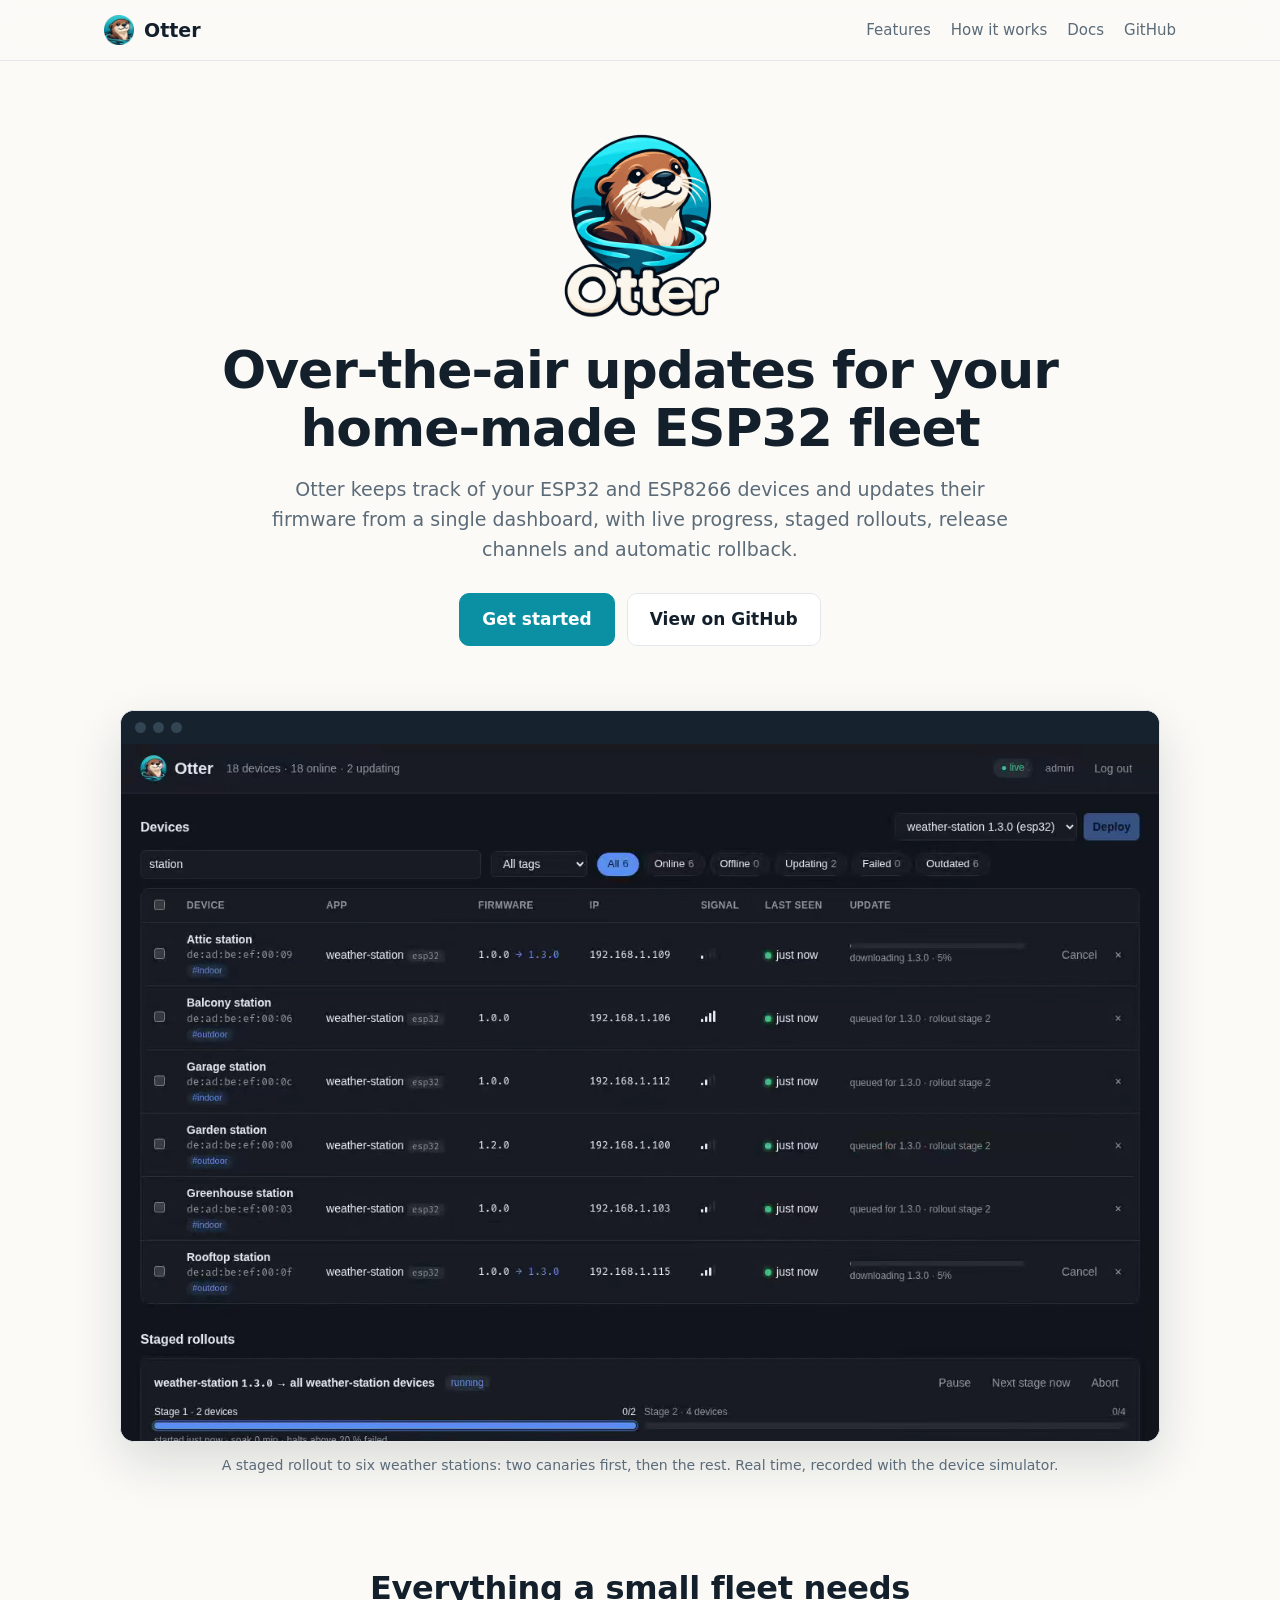
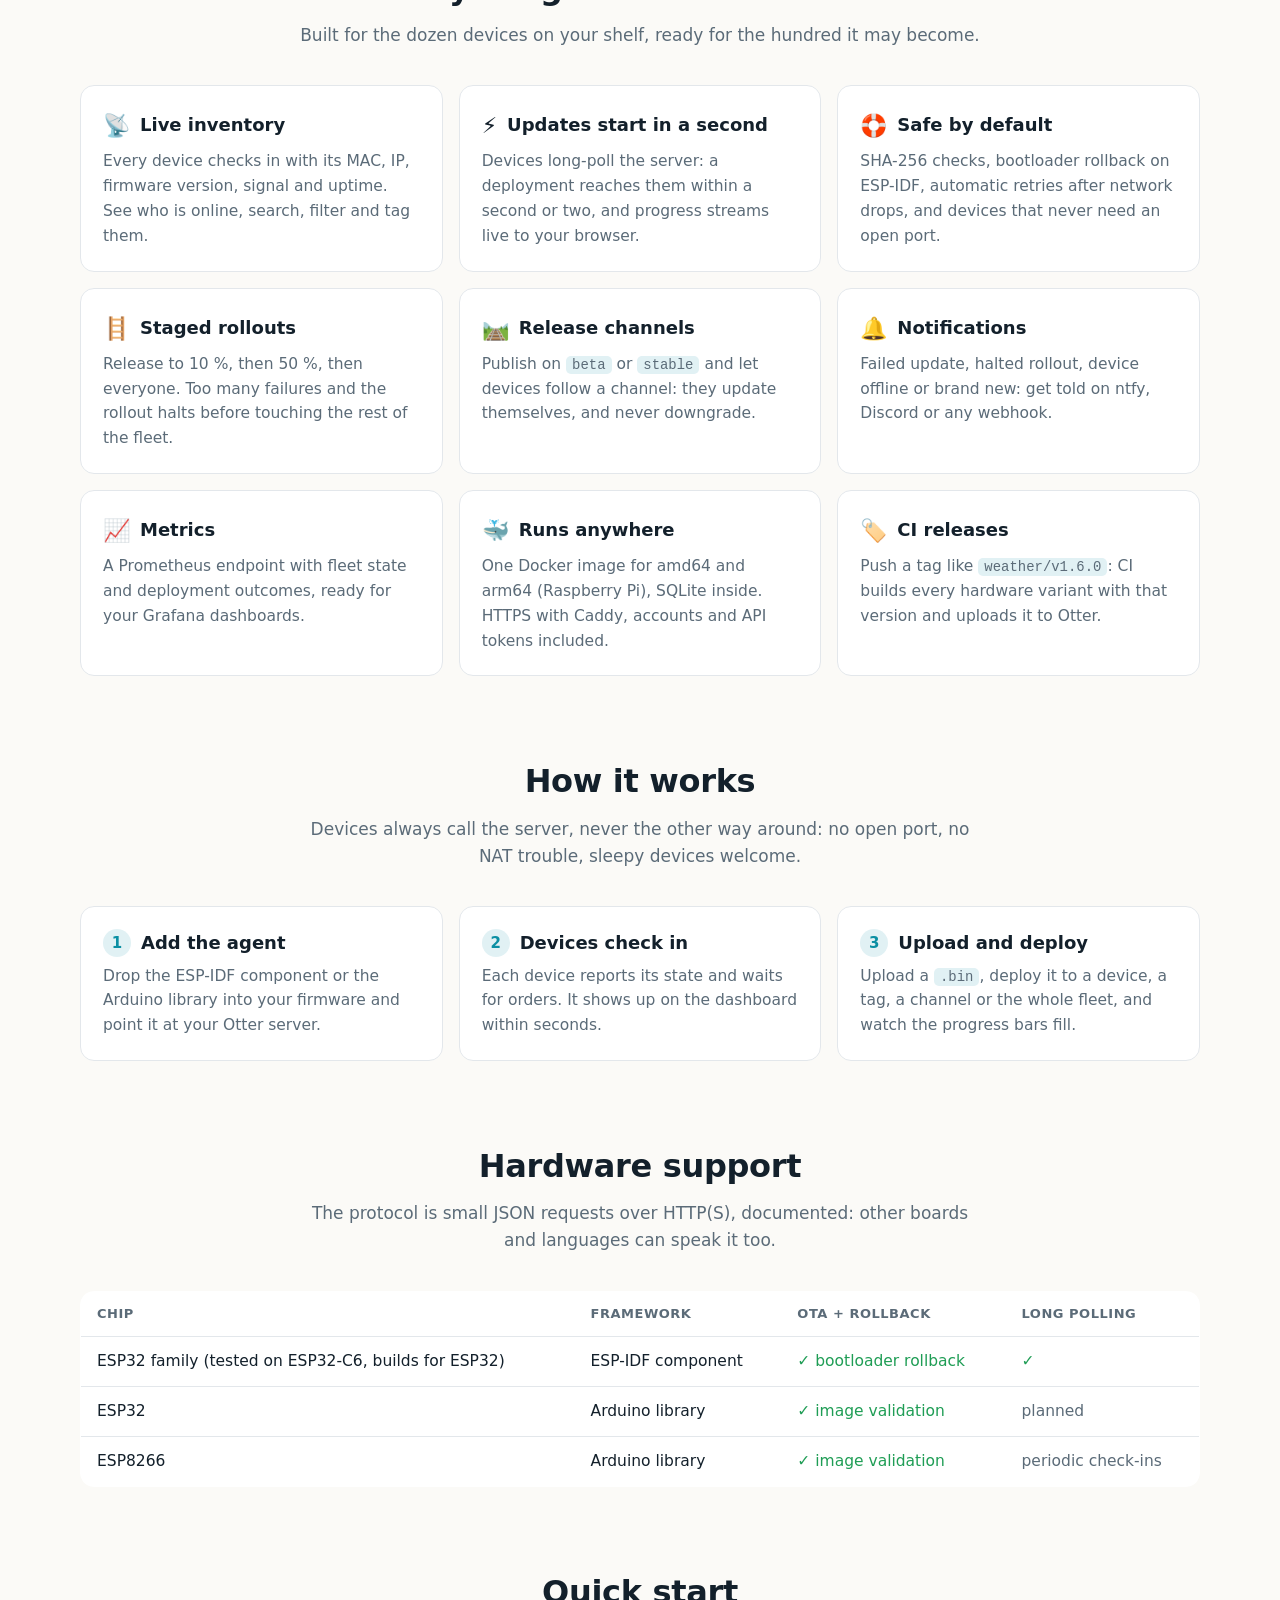
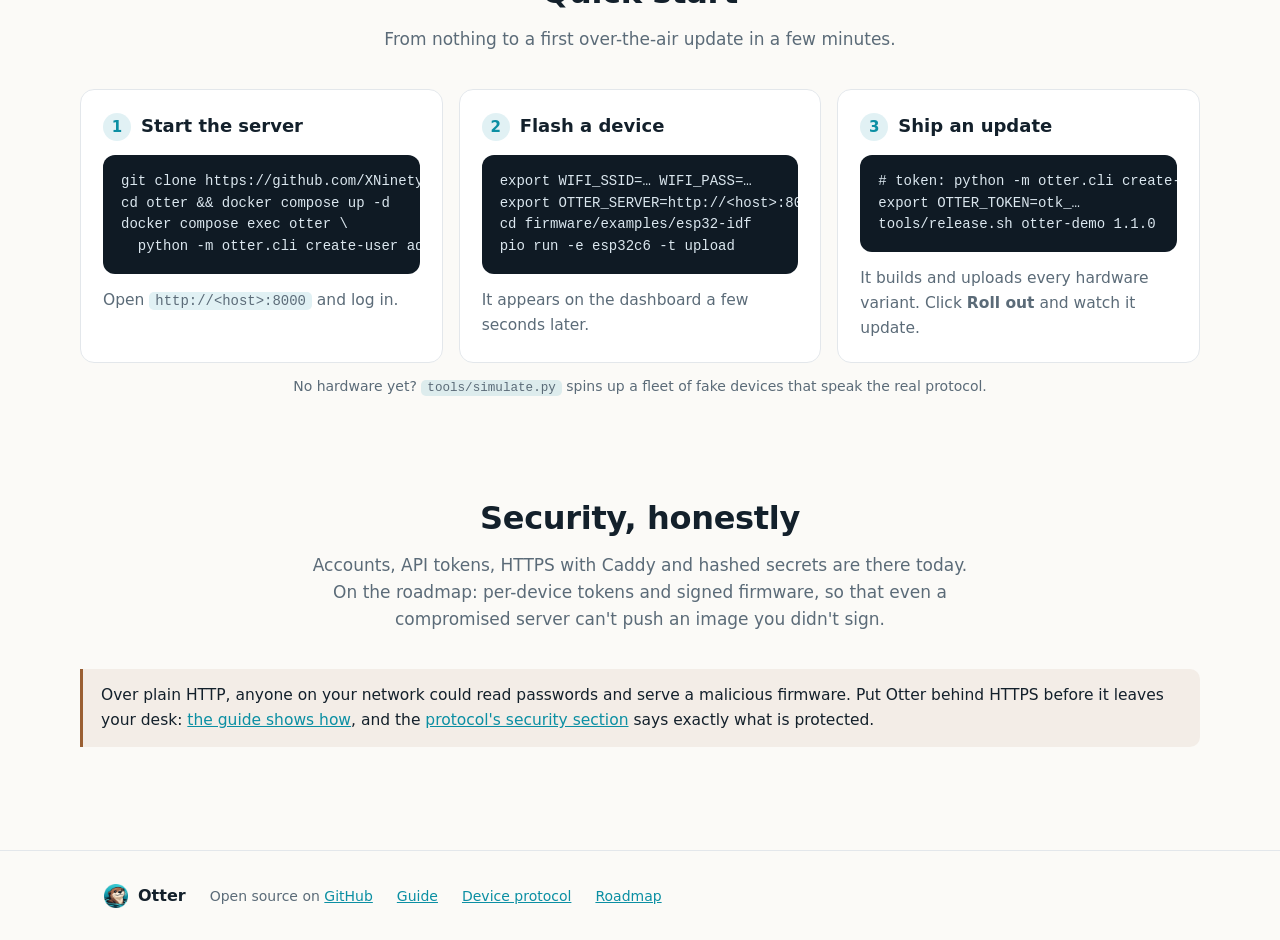
==== site/index.html @ eadaeed2 "Project website on GitHub Pages - Landing page (site/index.html, hand-written, light and dark): logo" ====
<!doctype html>
<html lang="en">
<head>
  <meta charset="utf-8">
  <meta name="viewport" content="width=device-width, initial-scale=1">
  <title>Otter · OTA updates for your ESP32 and ESP8266 fleet</title>
  <meta name="description" content="Otter tracks your home-made ESP32 and ESP8266 devices and updates their firmware from one dashboard: live progress, staged rollouts, release channels and automatic rollback.">
  <meta property="og:title" content="Otter · OTA updates for your ESP32 and ESP8266 fleet">
  <meta property="og:description" content="Track your home-made devices and update their firmware from one dashboard.">
  <meta property="og:image" content="assets/demo-poster.webp">
  <link rel="icon" type="image/png" href="assets/favicon.png">
  <link rel="stylesheet" href="style.css">
</head>
<body>
  <nav class="nav">
    <div class="wrap">
      <a class="brand" href="./"><img src="assets/logo-mark.png" alt="" width="30" height="30"> Otter</a>
      <div class="links">
        <a href="#features" class="hide-small">Features</a>
        <a href="#how">How it works</a>
        <a href="guide.html">Docs</a>
        <a href="https://github.com/XNinety9/otter">GitHub</a>
      </div>
    </div>
  </nav>

  <main>
    <header class="hero wrap">
      <img class="logo" src="assets/logo.png" alt="Otter" width="200" height="200">
      <h1>Over-the-air updates for your home-made ESP32 fleet</h1>
      <p class="lead">Otter keeps track of your ESP32 and ESP8266 devices and updates their firmware from a single
        dashboard, with live progress, staged rollouts, release channels and automatic rollback.</p>
      <div class="cta">
        <a class="button primary" href="#quick-start">Get started</a>
        <a class="button" href="https://github.com/XNinety9/otter">View on GitHub</a>
      </div>
    </header>

    <div class="wrap">
      <figure class="demo" style="margin-bottom:0">
        <div class="bar" aria-hidden="true"><i></i><i></i><i></i></div>
        <video autoplay muted loop playsinline preload="metadata" poster="assets/demo-poster.webp"
               aria-label="The Otter dashboard during a staged rollout: two canary devices update first, then the four others.">
          <source src="assets/demo.webm" type="video/webm">
          <source src="assets/demo.mp4" type="video/mp4">
        </video>
      </figure>
      <p class="caption">A staged rollout to six weather stations: two canaries first, then the rest. Real time, recorded with the device simulator.</p>
    </div>

    <section class="block wrap" id="features">
      <h2>Everything a small fleet needs</h2>
      <p class="intro">Built for the dozen devices on your shelf, ready for the hundred it may become.</p>
      <div class="grid">
        <div class="card"><h3><span class="icon">📡</span> Live inventory</h3>
          <p>Every device checks in with its MAC, IP, firmware version, signal and uptime. See who is online, search, filter and tag them.</p></div>
        <div class="card"><h3><span class="icon">⚡</span> Updates start in a second</h3>
          <p>Devices long-poll the server: a deployment reaches them within a second or two, and progress streams live to your browser.</p></div>
        <div class="card"><h3><span class="icon">🛟</span> Safe by default</h3>
          <p>SHA-256 checks, bootloader rollback on ESP-IDF, automatic retries after network drops, and devices that never need an open port.</p></div>
        <div class="card"><h3><span class="icon">🪜</span> Staged rollouts</h3>
          <p>Release to 10&nbsp;%, then 50&nbsp;%, then everyone. Too many failures and the rollout halts before touching the rest of the fleet.</p></div>
        <div class="card"><h3><span class="icon">🛤️</span> Release channels</h3>
          <p>Publish on <code>beta</code> or <code>stable</code> and let devices follow a channel: they update themselves, and never downgrade.</p></div>
        <div class="card"><h3><span class="icon">🔔</span> Notifications</h3>
          <p>Failed update, halted rollout, device offline or brand new: get told on ntfy, Discord or any webhook.</p></div>
        <div class="card"><h3><span class="icon">📈</span> Metrics</h3>
          <p>A Prometheus endpoint with fleet state and deployment outcomes, ready for your Grafana dashboards.</p></div>
        <div class="card"><h3><span class="icon">🐳</span> Runs anywhere</h3>
          <p>One Docker image for amd64 and arm64 (Raspberry Pi), SQLite inside. HTTPS with Caddy, accounts and API tokens included.</p></div>
        <div class="card"><h3><span class="icon">🏷️</span> CI releases</h3>
          <p>Push a tag like <code>weather/v1.6.0</code>: CI builds every hardware variant with that version and uploads it to Otter.</p></div>
      </div>
    </section>

    <section class="block wrap" id="how">
      <h2>How it works</h2>
      <p class="intro">Devices always call the server, never the other way around: no open port, no NAT trouble, sleepy devices welcome.</p>
      <div class="grid steps">
        <div class="card"><h3>Add the agent</h3>
          <p>Drop the ESP-IDF component or the Arduino library into your firmware and point it at your Otter server.</p></div>
        <div class="card"><h3>Devices check in</h3>
          <p>Each device reports its state and waits for orders. It shows up on the dashboard within seconds.</p></div>
        <div class="card"><h3>Upload and deploy</h3>
          <p>Upload a <code>.bin</code>, deploy it to a device, a tag, a channel or the whole fleet, and watch the progress bars fill.</p></div>
      </div>
    </section>

    <section class="block wrap" id="hardware">
      <h2>Hardware support</h2>
      <p class="intro">The protocol is small JSON requests over HTTP(S), documented: other boards and languages can speak it too.</p>
      <div class="table-scroll"><table class="support">
        <thead><tr><th>Chip</th><th>Framework</th><th>OTA + rollback</th><th>Long polling</th></tr></thead>
        <tbody>
          <tr><td>ESP32 family (tested on ESP32-C6, builds for ESP32)</td><td>ESP-IDF component</td><td class="ok">✓ bootloader rollback</td><td class="ok">✓</td></tr>
          <tr><td>ESP32</td><td>Arduino library</td><td class="ok">✓ image validation</td><td class="no">planned</td></tr>
          <tr><td>ESP8266</td><td>Arduino library</td><td class="ok">✓ image validation</td><td class="no">periodic check-ins</td></tr>
        </tbody>
      </table></div>
    </section>

    <section class="block wrap" id="quick-start">
      <h2>Quick start</h2>
      <p class="intro">From nothing to a first over-the-air update in a few minutes.</p>
      <div class="grid steps">
        <div class="card"><h3>Start the server</h3>
          <pre>git clone https://github.com/XNinety9/otter
cd otter && docker compose up -d
docker compose exec otter \
  python -m otter.cli create-user admin</pre>
          <p>Open <code>http://&lt;host&gt;:8000</code> and log in.</p></div>
        <div class="card"><h3>Flash a device</h3>
          <pre>export WIFI_SSID=… WIFI_PASS=…
export OTTER_SERVER=http://&lt;host&gt;:8000
cd firmware/examples/esp32-idf
pio run -e esp32c6 -t upload</pre>
          <p>It appears on the dashboard a few seconds later.</p></div>
        <div class="card"><h3>Ship an update</h3>
          <pre># token: python -m otter.cli create-token …
export OTTER_TOKEN=otk_…
tools/release.sh otter-demo 1.1.0</pre>
          <p>It builds and uploads every hardware variant. Click <strong>Roll out</strong> and watch it update.</p></div>
      </div>
      <p class="caption">No hardware yet? <code>tools/simulate.py</code> spins up a fleet of fake devices that speak the real protocol.</p>
    </section>

    <section class="block wrap" id="security">
      <h2>Security, honestly</h2>
      <p class="intro">Accounts, API tokens, HTTPS with Caddy and hashed secrets are there today. On the roadmap:
        per-device tokens and signed firmware, so that even a compromised server can't push an image you didn't sign.</p>
      <p class="note">Over plain HTTP, anyone on your network could read passwords and serve a malicious firmware.
        Put Otter behind HTTPS before it leaves your desk: <a href="guide.html#https">the guide shows how</a>, and the
        <a href="protocol.html#security">protocol's security section</a> says exactly what is protected.</p>
    </section>
  </main>

  <footer>
    <div class="wrap">
      <a class="brand" href="./"><img src="assets/logo-mark.png" alt="" width="24" height="24"> Otter</a>
      <span>Open source on <a href="https://github.com/XNinety9/otter">GitHub</a></span>
      <a href="guide.html">Guide</a>
      <a href="protocol.html">Device protocol</a>
      <a href="https://github.com/XNinety9/otter/issues">Roadmap</a>
    </div>
  </footer>
</body>
</html>
---- site/style.css ----
:root {
  --bg: #fbfaf7;
  --surface: #ffffff;
  --text: #13202b;
  --muted: #5b6b78;
  --border: #e3e7eb;
  --accent: #0b8fa3;
  --accent-soft: color-mix(in srgb, var(--accent) 12%, transparent);
  --brown: #9a5f33;
  --code-bg: #0f1a24;
  --code-text: #dbe7ef;
  --shadow: 0 20px 50px rgb(15 26 36 / .14);
  --mono: ui-monospace, SFMono-Regular, Menlo, Consolas, monospace;
  color-scheme: light;
}

@media (prefers-color-scheme: dark) {
  :root {
    --bg: #0b131b;
    --surface: #111c26;
    --text: #e4edf3;
    --muted: #93a4b2;
    --border: #1f2d3a;
    --accent: #3ccde2;
    --brown: #d39462;
    --code-bg: #08111a;
    --shadow: 0 20px 50px rgb(0 0 0 / .45);
    color-scheme: dark;
  }
}

* { box-sizing: border-box; }
[hidden] { display: none !important; }

body {
  margin: 0;
  background: var(--bg);
  color: var(--text);
  font: 17px/1.6 system-ui, -apple-system, "Segoe UI", sans-serif;
}

a { color: var(--accent); }
img, video { max-width: 100%; }

.wrap { max-width: 1120px; margin: 0 auto; padding: 0 24px; }

/* --- Navigation ------------------------------------------------------------ */

.nav { position: sticky; top: 0; z-index: 10; background: color-mix(in srgb, var(--bg) 88%, transparent); backdrop-filter: blur(8px); border-bottom: 1px solid var(--border); }
.nav .wrap { display: flex; align-items: center; gap: 24px; height: 60px; }
.brand { display: flex; align-items: center; gap: 10px; font-weight: 700; font-size: 19px; color: var(--text); text-decoration: none; }
.nav .links { display: flex; gap: 20px; margin-left: auto; font-size: 15px; }
.nav .links a { color: var(--muted); text-decoration: none; }
.nav .links a:hover, .nav .links a[aria-current] { color: var(--text); }

/* --- Landing ------------------------------------------------------------- */

.hero { text-align: center; padding: 64px 0 40px; }
.hero img.logo { width: 200px; height: 200px; }
.hero h1 { margin: 8px auto 16px; max-width: 18em; font-size: clamp(32px, 5vw, 52px); line-height: 1.12; letter-spacing: -.02em; }
.hero p.lead { margin: 0 auto; max-width: 40em; font-size: 19px; color: var(--muted); }
.cta { display: flex; justify-content: center; flex-wrap: wrap; gap: 12px; margin-top: 28px; }
.button { display: inline-block; padding: 12px 22px; border-radius: 10px; font-weight: 600; text-decoration: none; border: 1px solid var(--border); color: var(--text); background: var(--surface); }
.button.primary { background: var(--accent); border-color: var(--accent); color: #fff; }
@media (prefers-color-scheme: dark) { .button.primary { color: #07131b; } }

.demo { margin: 24px auto 0; max-width: 1040px; border-radius: 14px; overflow: hidden; border: 1px solid var(--border); box-shadow: var(--shadow); background: #0b131b; }
.demo .bar { display: flex; gap: 7px; padding: 11px 14px; background: #16222d; }
.demo .bar i { width: 11px; height: 11px; border-radius: 50%; background: #334452; }
.demo video { display: block; width: 100%; height: auto; aspect-ratio: 1280 / 860; }
.caption { text-align: center; color: var(--muted); font-size: 14px; margin-top: 12px; }

section.block { padding: 72px 0 8px; }
section.block h2 { font-size: 32px; letter-spacing: -.01em; margin: 0 0 8px; text-align: center; }
section.block p.intro { text-align: center; color: var(--muted); max-width: 40em; margin: 0 auto 36px; }

.grid { display: grid; grid-template-columns: repeat(auto-fill, minmax(min(300px, 100%), 1fr)); gap: 16px; }
.card { min-width: 0; background: var(--surface); border: 1px solid var(--border); border-radius: 14px; padding: 22px; }
.card h3 { margin: 0 0 6px; font-size: 18px; display: flex; align-items: center; gap: 10px; }
.card p { margin: 0; color: var(--muted); font-size: 15.5px; }
.card .icon { font-size: 22px; }

.steps { counter-reset: step; }
.steps .card h3::before { counter-increment: step; content: counter(step); display: inline-grid; place-items: center; width: 28px; height: 28px; border-radius: 50%; background: var(--accent-soft); color: var(--accent); font-size: 15px; }

.table-scroll { overflow-x: auto; border-radius: 14px; }
table.support { width: 100%; min-width: 560px; border-collapse: collapse; background: var(--surface); border: 1px solid var(--border); border-radius: 14px; overflow: hidden; font-size: 15.5px; }
table.support th, table.support td { padding: 12px 16px; text-align: left; border-bottom: 1px solid var(--border); }
table.support th { font-size: 13px; text-transform: uppercase; letter-spacing: .04em; color: var(--muted); }
table.support tr:last-child td { border-bottom: none; }
.ok { color: #1f9d55; } .no { color: var(--muted); }
@media (prefers-color-scheme: dark) { .ok { color: #3cc47c; } }

pre { background: var(--code-bg); color: var(--code-text); padding: 16px 18px; border-radius: 12px; overflow-x: auto; font: 14px/1.55 var(--mono); }
code { font-family: var(--mono); font-size: .9em; }
:not(pre) > code { background: var(--accent-soft); padding: 1px 6px; border-radius: 5px; }

.note { border-left: 3px solid var(--brown); background: color-mix(in srgb, var(--brown) 8%, transparent); padding: 14px 18px; border-radius: 0 10px 10px 0; color: var(--text); font-size: 15.5px; }

footer { margin-top: 80px; padding: 32px 0; border-top: 1px solid var(--border); color: var(--muted); font-size: 14px; }
footer .wrap { display: flex; flex-wrap: wrap; gap: 12px 24px; align-items: center; }
footer .brand { font-size: 16px; }

/* --- Docs ------------------------------------------------------------------ */

.docs { display: grid; grid-template-columns: 250px minmax(0, 1fr); gap: 48px; padding-top: 32px; }
.toc { position: sticky; top: 84px; align-self: start; max-height: calc(100vh - 100px); overflow-y: auto; font-size: 14px; }
.toc ul { list-style: none; margin: 0; padding: 0; }
.toc ul ul { padding-left: 14px; }
.toc a { display: block; padding: 3px 0; color: var(--muted); text-decoration: none; }
.toc a:hover { color: var(--text); }
.toc .title { font-size: 12px; font-weight: 700; text-transform: uppercase; letter-spacing: .05em; color: var(--muted); margin-bottom: 8px; }
article.doc { min-width: 0; }
article.doc h1 { font-size: 38px; letter-spacing: -.02em; margin-top: 0; }
article.doc h2 { margin-top: 48px; padding-top: 12px; border-top: 1px solid var(--border); }
article.doc h2, article.doc h3 { scroll-margin-top: 80px; }
article.doc .headerlink { visibility: hidden; margin-left: 6px; text-decoration: none; color: var(--muted); }
article.doc h2:hover .headerlink, article.doc h3:hover .headerlink { visibility: visible; }
article.doc table { width: 100%; border-collapse: collapse; margin: 16px 0; font-size: 15px; display: block; overflow-x: auto; }
article.doc th, article.doc td { padding: 8px 12px; border: 1px solid var(--border); text-align: left; vertical-align: top; }
article.doc th { background: var(--surface); }
article.doc img { border-radius: 8px; }

@media (max-width: 820px) {
  .docs { grid-template-columns: minmax(0, 1fr); }  /* not 1fr: long code blocks must scroll, not widen the page */
  .toc { position: static; max-height: none; }
  .nav .links { gap: 14px; }
  .nav .links .hide-small { display: none; }
}

@media (max-width: 520px) {
  .wrap { padding: 0 16px; }
  .hero { padding-top: 40px; }
  .hero img.logo { width: 150px; height: 150px; }
}
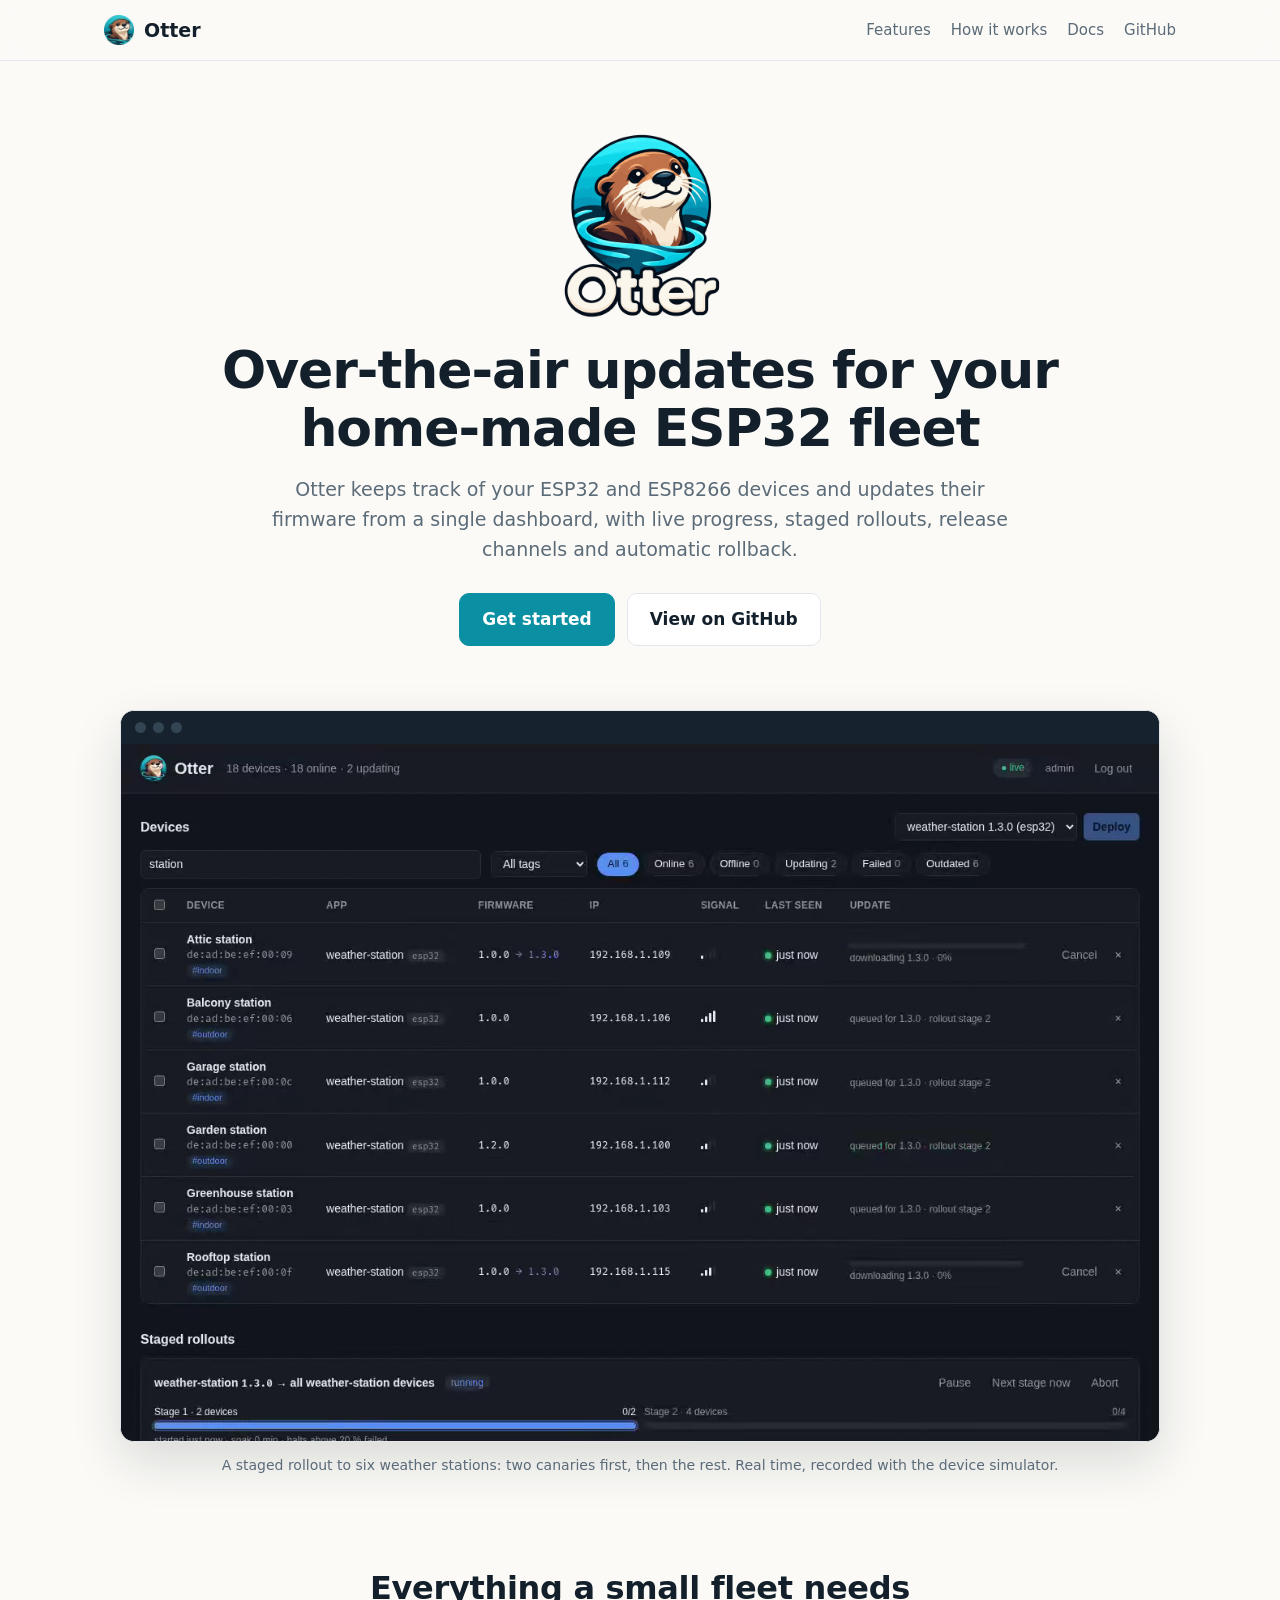
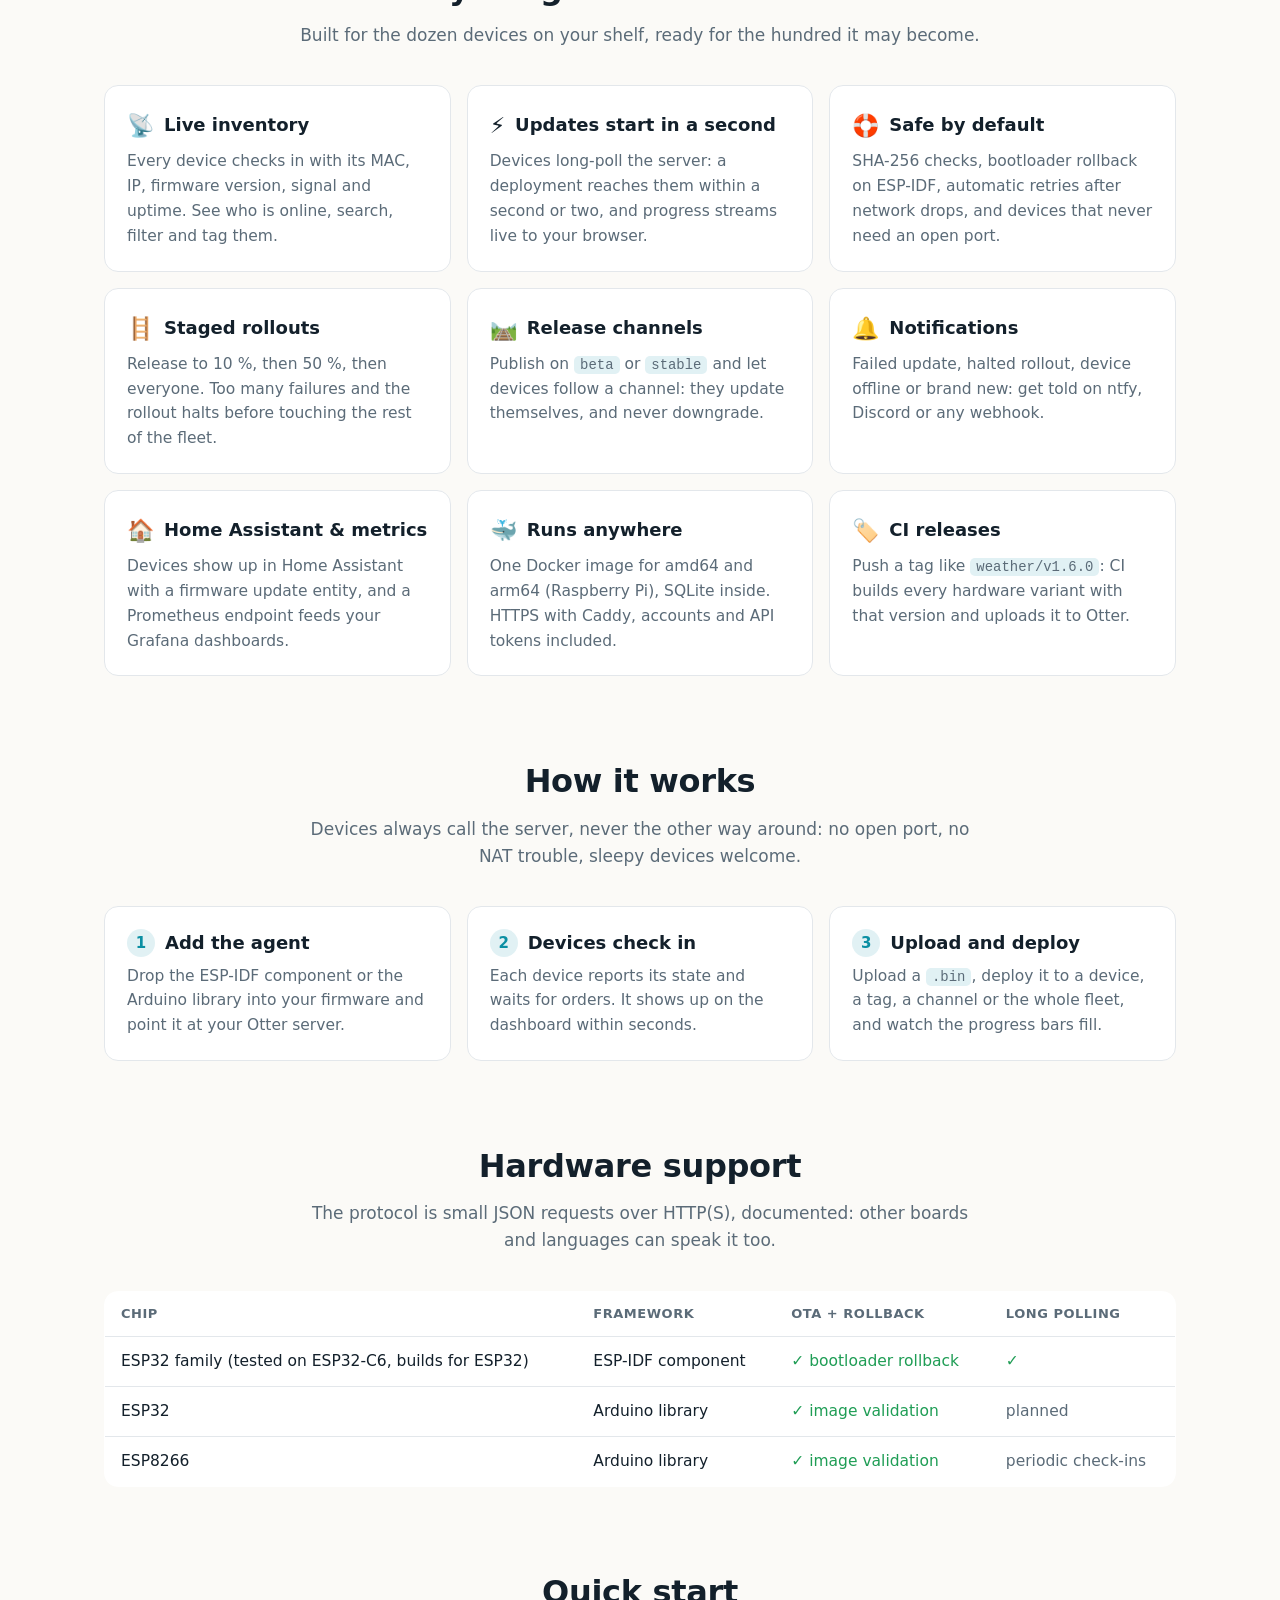
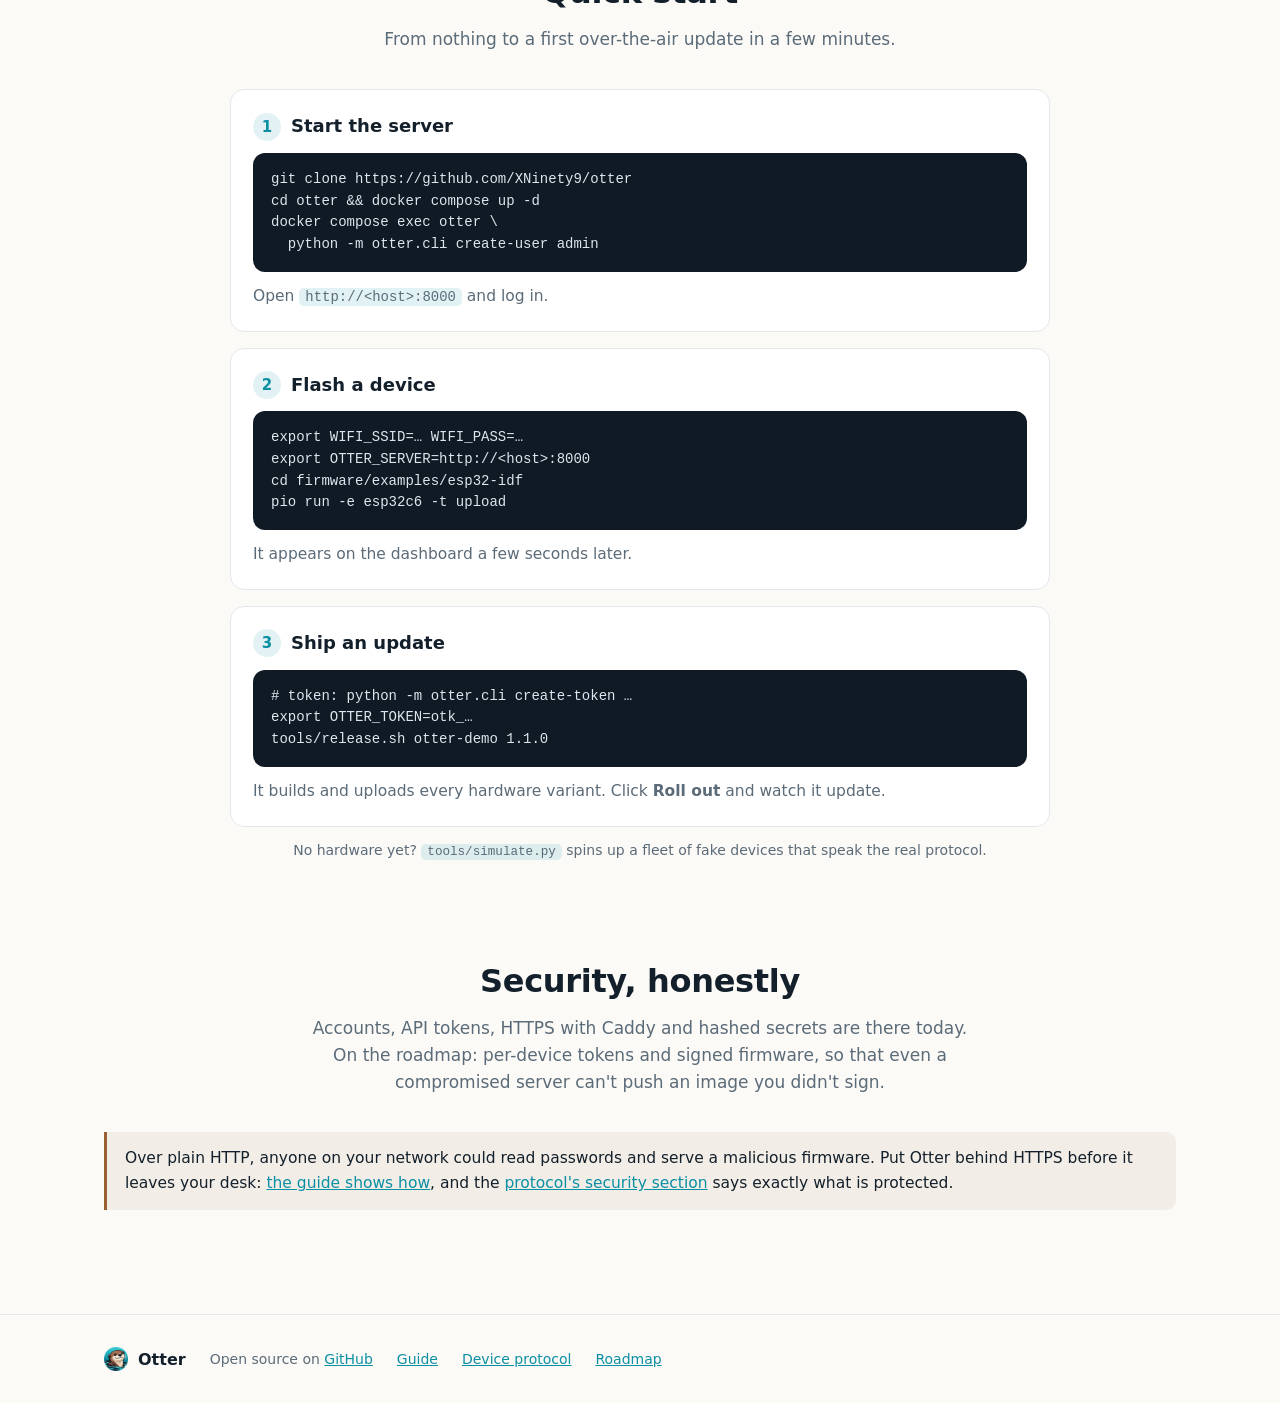
==== commit baab4fb6: "Website: stack the quick start steps, fix side margins on mobile - Quick start: one step per row (up" ====
--- a/site/index.html
+++ b/site/index.html
@@ -64,8 +64,8 @@
           <p>Publish on <code>beta</code> or <code>stable</code> and let devices follow a channel: they update themselves, and never downgrade.</p></div>
         <div class="card"><h3><span class="icon">🔔</span> Notifications</h3>
           <p>Failed update, halted rollout, device offline or brand new: get told on ntfy, Discord or any webhook.</p></div>
-        <div class="card"><h3><span class="icon">📈</span> Metrics</h3>
-          <p>A Prometheus endpoint with fleet state and deployment outcomes, ready for your Grafana dashboards.</p></div>
+        <div class="card"><h3><span class="icon">🏠</span> Home Assistant &amp; metrics</h3>
+          <p>Devices show up in Home Assistant with a firmware update entity, and a Prometheus endpoint feeds your Grafana dashboards.</p></div>
         <div class="card"><h3><span class="icon">🐳</span> Runs anywhere</h3>
           <p>One Docker image for amd64 and arm64 (Raspberry Pi), SQLite inside. HTTPS with Caddy, accounts and API tokens included.</p></div>
         <div class="card"><h3><span class="icon">🏷️</span> CI releases</h3>
@@ -102,7 +102,7 @@
     <section class="block wrap" id="quick-start">
       <h2>Quick start</h2>
       <p class="intro">From nothing to a first over-the-air update in a few minutes.</p>
-      <div class="grid steps">
+      <div class="stack steps">
         <div class="card"><h3>Start the server</h3>
           <pre>git clone https://github.com/XNinety9/otter
 cd otter && docker compose up -d
--- a/site/style.css
+++ b/site/style.css
@@ -55,7 +55,7 @@
 
 /* --- Landing ------------------------------------------------------------- */
 
-.hero { text-align: center; padding: 64px 0 40px; }
+.hero { text-align: center; padding-top: 64px; padding-bottom: 40px; }  /* vertical only: .wrap sets the sides */
 .hero img.logo { width: 200px; height: 200px; }
 .hero h1 { margin: 8px auto 16px; max-width: 18em; font-size: clamp(32px, 5vw, 52px); line-height: 1.12; letter-spacing: -.02em; }
 .hero p.lead { margin: 0 auto; max-width: 40em; font-size: 19px; color: var(--muted); }
@@ -70,7 +70,7 @@
 .demo video { display: block; width: 100%; height: auto; aspect-ratio: 1280 / 860; }
 .caption { text-align: center; color: var(--muted); font-size: 14px; margin-top: 12px; }
 
-section.block { padding: 72px 0 8px; }
+section.block { padding-top: 72px; padding-bottom: 8px; }
 section.block h2 { font-size: 32px; letter-spacing: -.01em; margin: 0 0 8px; text-align: center; }
 section.block p.intro { text-align: center; color: var(--muted); max-width: 40em; margin: 0 auto 36px; }
 
@@ -81,6 +81,9 @@
 .card .icon { font-size: 22px; }
 
 .steps { counter-reset: step; }
+/* Quick start: one step per row, so commands have room to breathe. */
+.stack { display: grid; gap: 16px; max-width: 820px; margin: 0 auto; }
+.stack .card pre { margin: 12px 0; }
 .steps .card h3::before { counter-increment: step; content: counter(step); display: inline-grid; place-items: center; width: 28px; height: 28px; border-radius: 50%; background: var(--accent-soft); color: var(--accent); font-size: 15px; }
 
 .table-scroll { overflow-x: auto; border-radius: 14px; }
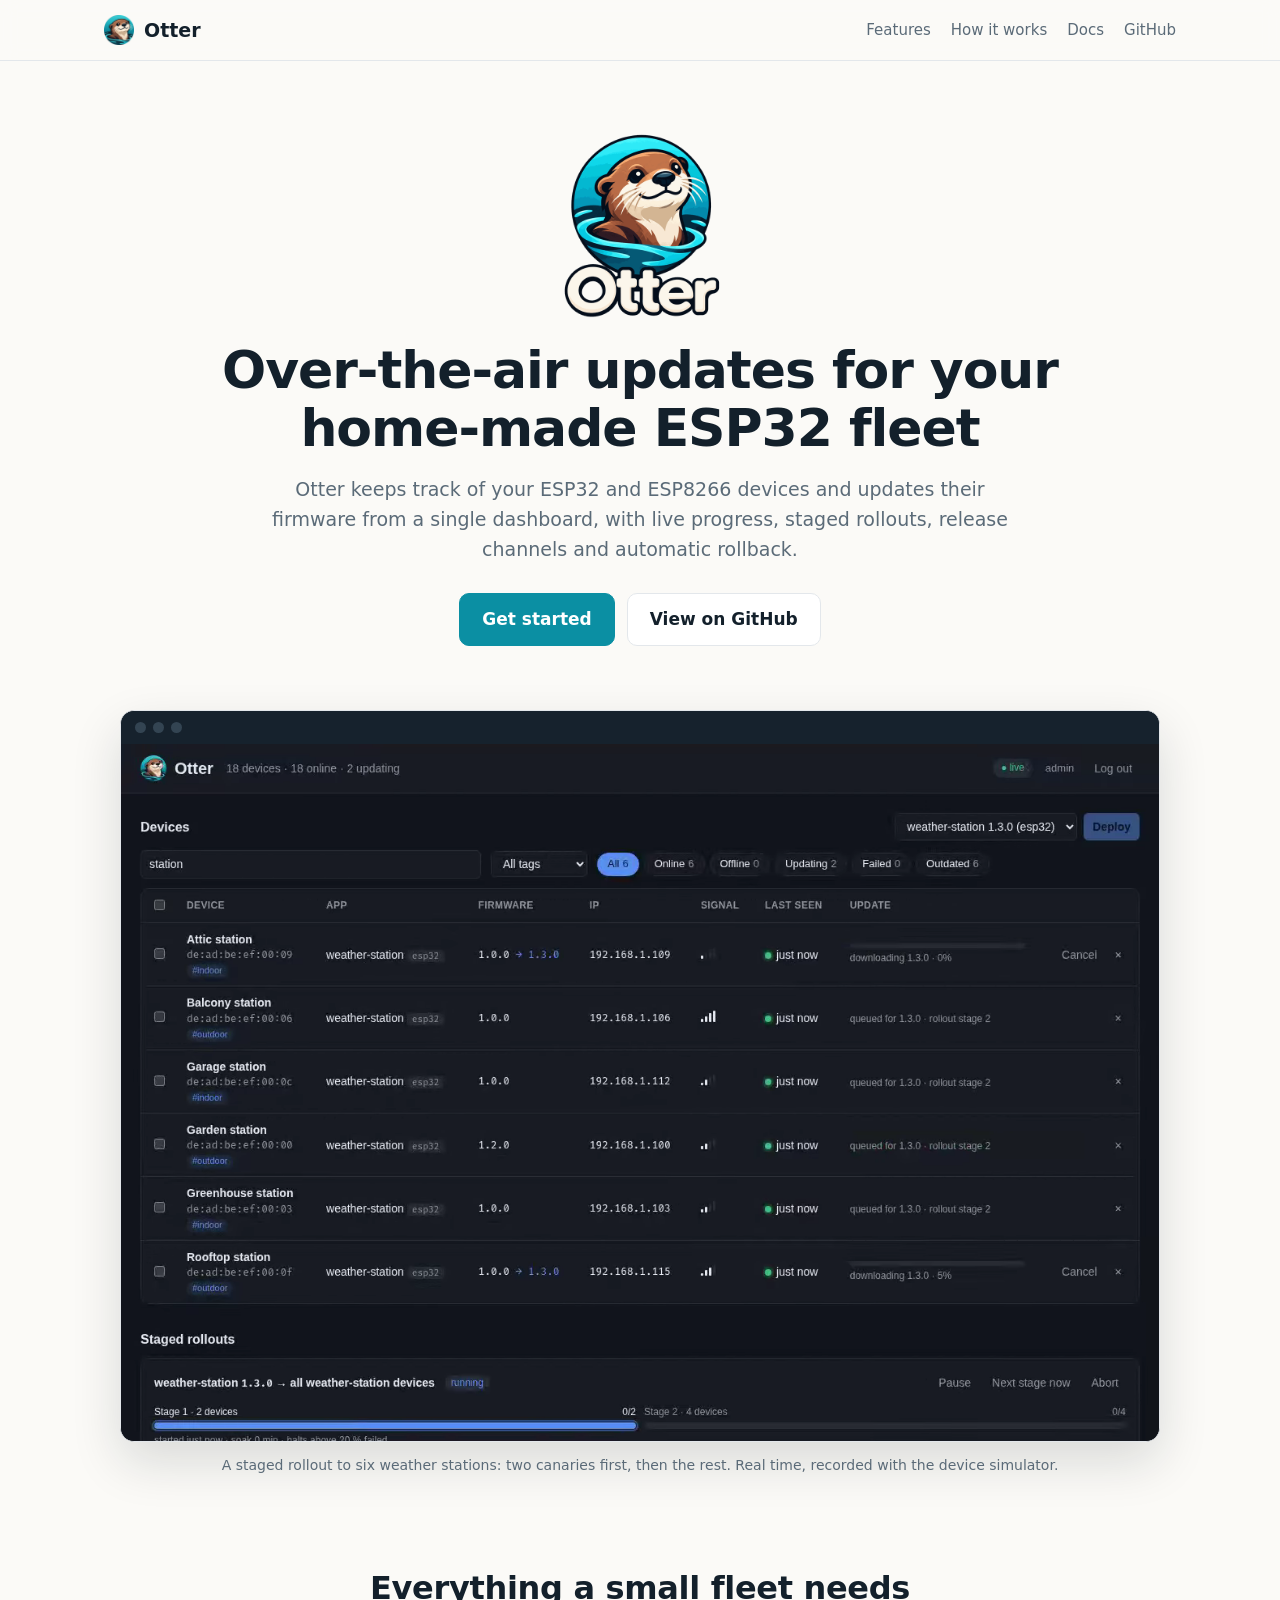
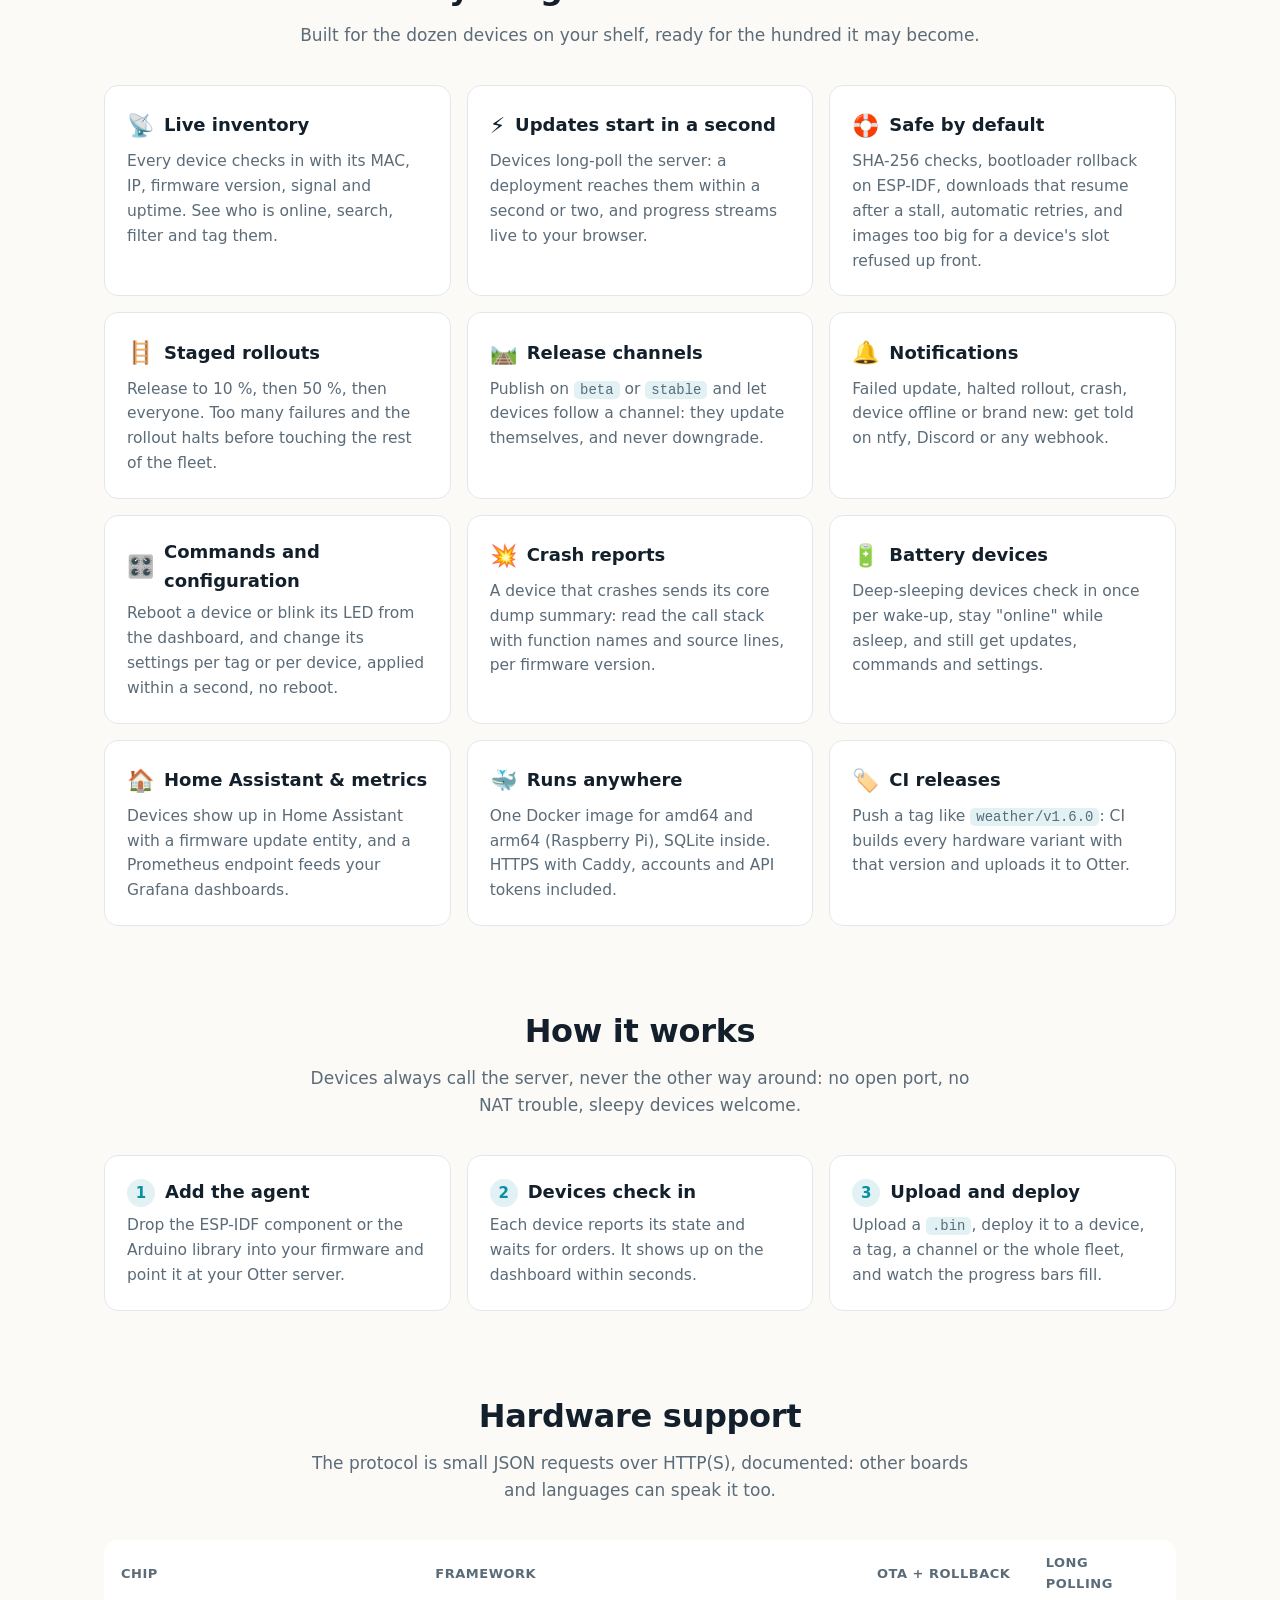
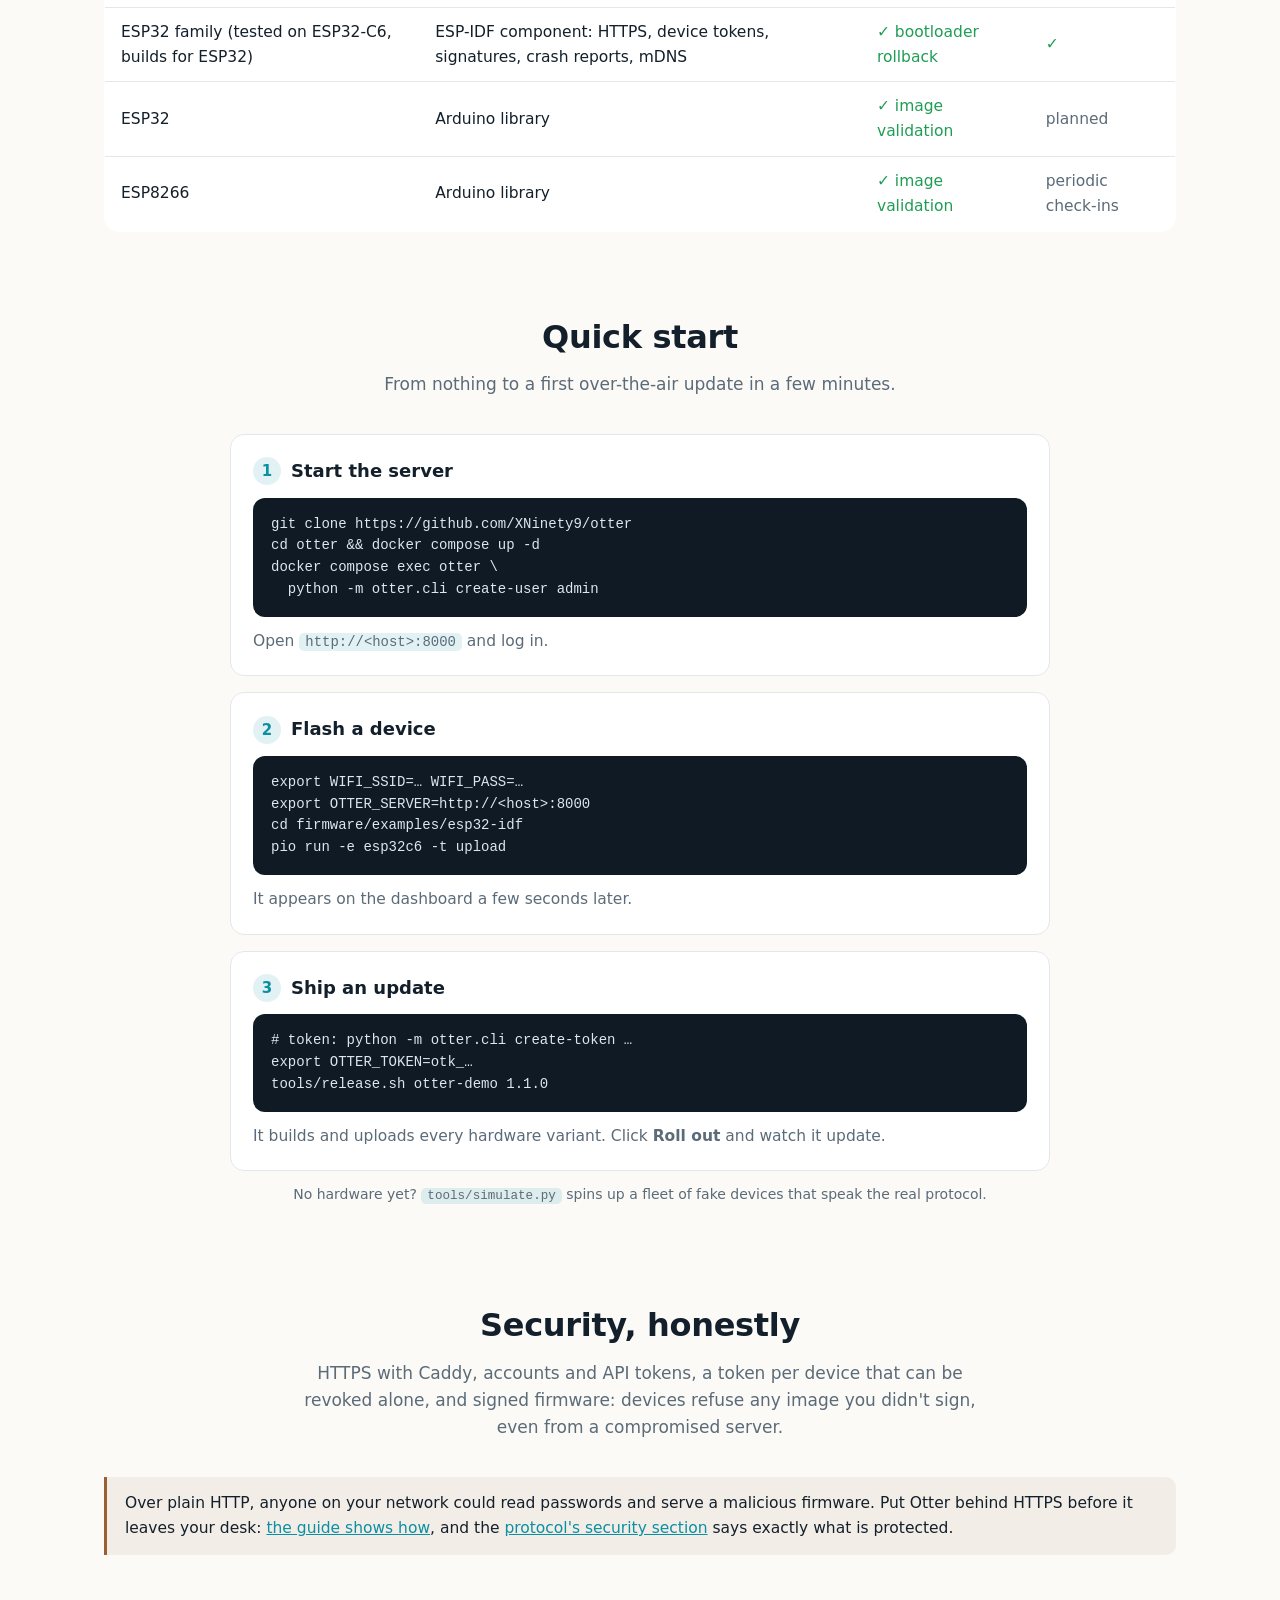
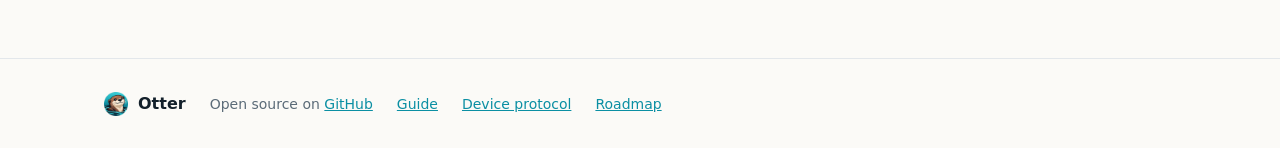
==== commit ada5ab99: "Website: tonight's features (commands, config, crashes, battery devices, device tokens, signed firmw" ====
--- a/site/index.html
+++ b/site/index.html
@@ -57,13 +57,19 @@
         <div class="card"><h3><span class="icon">⚡</span> Updates start in a second</h3>
           <p>Devices long-poll the server: a deployment reaches them within a second or two, and progress streams live to your browser.</p></div>
         <div class="card"><h3><span class="icon">🛟</span> Safe by default</h3>
-          <p>SHA-256 checks, bootloader rollback on ESP-IDF, automatic retries after network drops, and devices that never need an open port.</p></div>
+          <p>SHA-256 checks, bootloader rollback on ESP-IDF, downloads that resume after a stall, automatic retries, and images too big for a device's slot refused up front.</p></div>
         <div class="card"><h3><span class="icon">🪜</span> Staged rollouts</h3>
           <p>Release to 10&nbsp;%, then 50&nbsp;%, then everyone. Too many failures and the rollout halts before touching the rest of the fleet.</p></div>
         <div class="card"><h3><span class="icon">🛤️</span> Release channels</h3>
           <p>Publish on <code>beta</code> or <code>stable</code> and let devices follow a channel: they update themselves, and never downgrade.</p></div>
         <div class="card"><h3><span class="icon">🔔</span> Notifications</h3>
-          <p>Failed update, halted rollout, device offline or brand new: get told on ntfy, Discord or any webhook.</p></div>
+          <p>Failed update, halted rollout, crash, device offline or brand new: get told on ntfy, Discord or any webhook.</p></div>
+        <div class="card"><h3><span class="icon">🎛️</span> Commands and configuration</h3>
+          <p>Reboot a device or blink its LED from the dashboard, and change its settings per tag or per device, applied within a second, no reboot.</p></div>
+        <div class="card"><h3><span class="icon">💥</span> Crash reports</h3>
+          <p>A device that crashes sends its core dump summary: read the call stack with function names and source lines, per firmware version.</p></div>
+        <div class="card"><h3><span class="icon">🔋</span> Battery devices</h3>
+          <p>Deep-sleeping devices check in once per wake-up, stay "online" while asleep, and still get updates, commands and settings.</p></div>
         <div class="card"><h3><span class="icon">🏠</span> Home Assistant &amp; metrics</h3>
           <p>Devices show up in Home Assistant with a firmware update entity, and a Prometheus endpoint feeds your Grafana dashboards.</p></div>
         <div class="card"><h3><span class="icon">🐳</span> Runs anywhere</h3>
@@ -92,7 +98,7 @@
       <div class="table-scroll"><table class="support">
         <thead><tr><th>Chip</th><th>Framework</th><th>OTA + rollback</th><th>Long polling</th></tr></thead>
         <tbody>
-          <tr><td>ESP32 family (tested on ESP32-C6, builds for ESP32)</td><td>ESP-IDF component</td><td class="ok">✓ bootloader rollback</td><td class="ok">✓</td></tr>
+          <tr><td>ESP32 family (tested on ESP32-C6, builds for ESP32)</td><td>ESP-IDF component: HTTPS, device tokens, signatures, crash reports, mDNS</td><td class="ok">✓ bootloader rollback</td><td class="ok">✓</td></tr>
           <tr><td>ESP32</td><td>Arduino library</td><td class="ok">✓ image validation</td><td class="no">planned</td></tr>
           <tr><td>ESP8266</td><td>Arduino library</td><td class="ok">✓ image validation</td><td class="no">periodic check-ins</td></tr>
         </tbody>
@@ -126,8 +132,8 @@
 
     <section class="block wrap" id="security">
       <h2>Security, honestly</h2>
-      <p class="intro">Accounts, API tokens, HTTPS with Caddy and hashed secrets are there today. On the roadmap:
-        per-device tokens and signed firmware, so that even a compromised server can't push an image you didn't sign.</p>
+      <p class="intro">HTTPS with Caddy, accounts and API tokens, a token per device that can be revoked alone, and
+        signed firmware: devices refuse any image you didn't sign, even from a compromised server.</p>
       <p class="note">Over plain HTTP, anyone on your network could read passwords and serve a malicious firmware.
         Put Otter behind HTTPS before it leaves your desk: <a href="guide.html#https">the guide shows how</a>, and the
         <a href="protocol.html#security">protocol's security section</a> says exactly what is protected.</p>
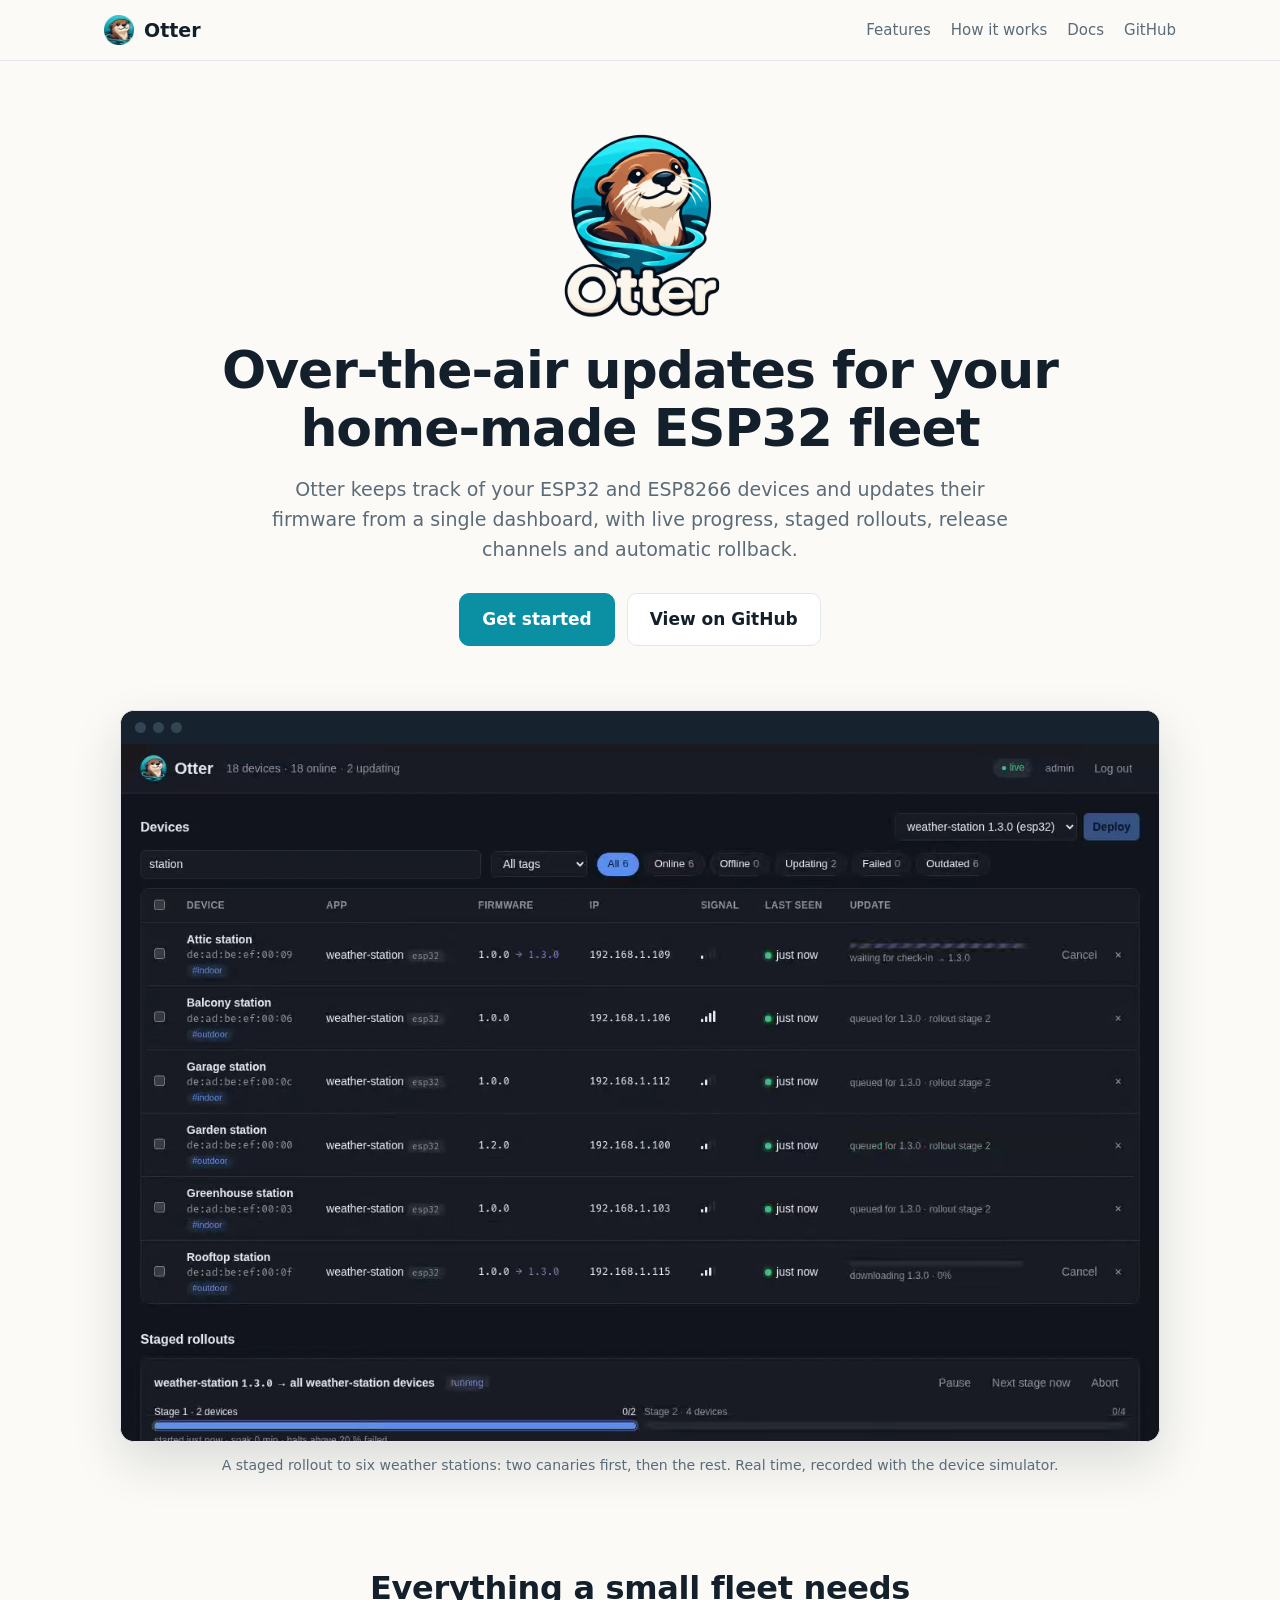
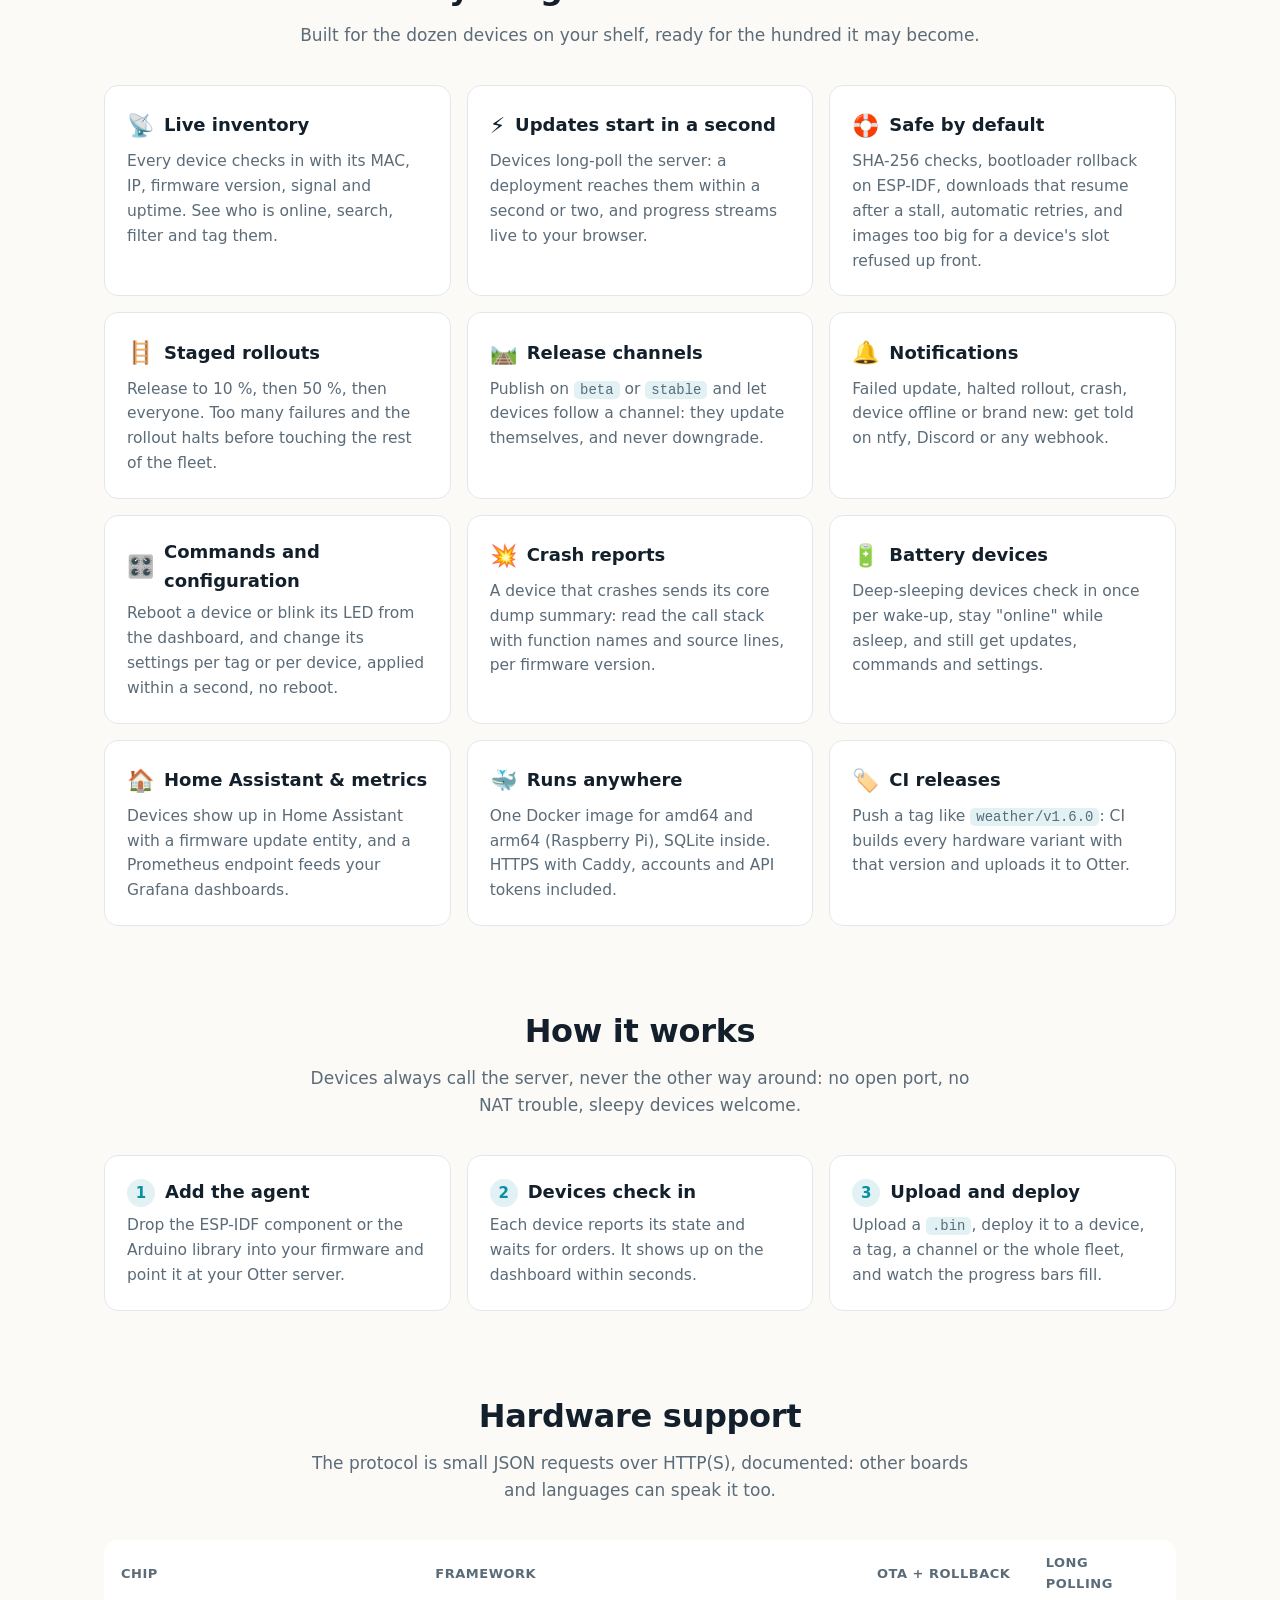
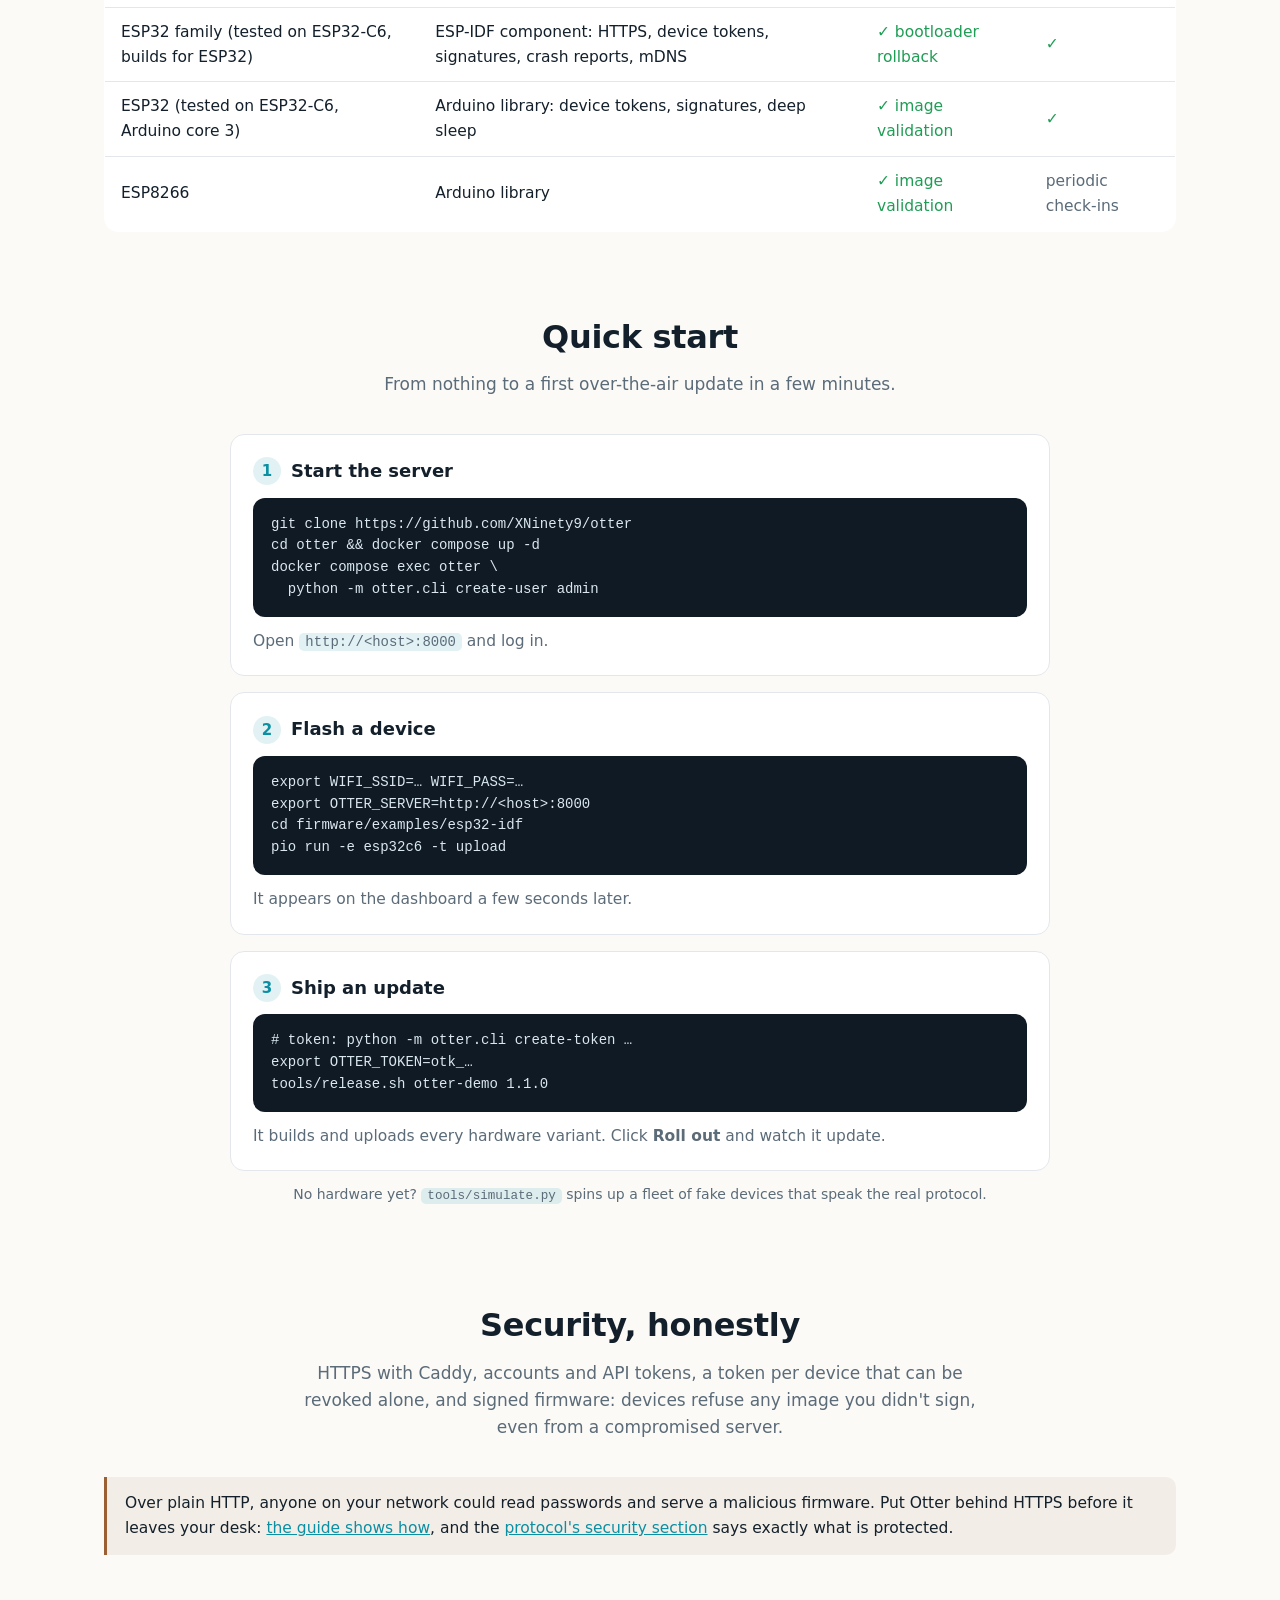
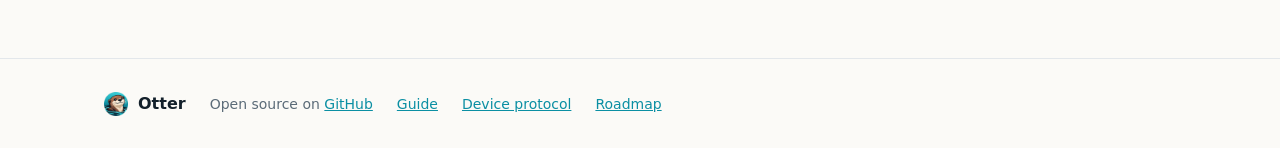
==== commit 57fbc7a2: "Arduino library: long polling, device tokens, signatures, deep sleep Brings the Arduino library clos" ====
--- a/site/index.html
+++ b/site/index.html
@@ -99,7 +99,7 @@
         <thead><tr><th>Chip</th><th>Framework</th><th>OTA + rollback</th><th>Long polling</th></tr></thead>
         <tbody>
           <tr><td>ESP32 family (tested on ESP32-C6, builds for ESP32)</td><td>ESP-IDF component: HTTPS, device tokens, signatures, crash reports, mDNS</td><td class="ok">✓ bootloader rollback</td><td class="ok">✓</td></tr>
-          <tr><td>ESP32</td><td>Arduino library</td><td class="ok">✓ image validation</td><td class="no">planned</td></tr>
+          <tr><td>ESP32 (tested on ESP32-C6, Arduino core 3)</td><td>Arduino library: device tokens, signatures, deep sleep</td><td class="ok">✓ image validation</td><td class="ok">✓</td></tr>
           <tr><td>ESP8266</td><td>Arduino library</td><td class="ok">✓ image validation</td><td class="no">periodic check-ins</td></tr>
         </tbody>
       </table></div>
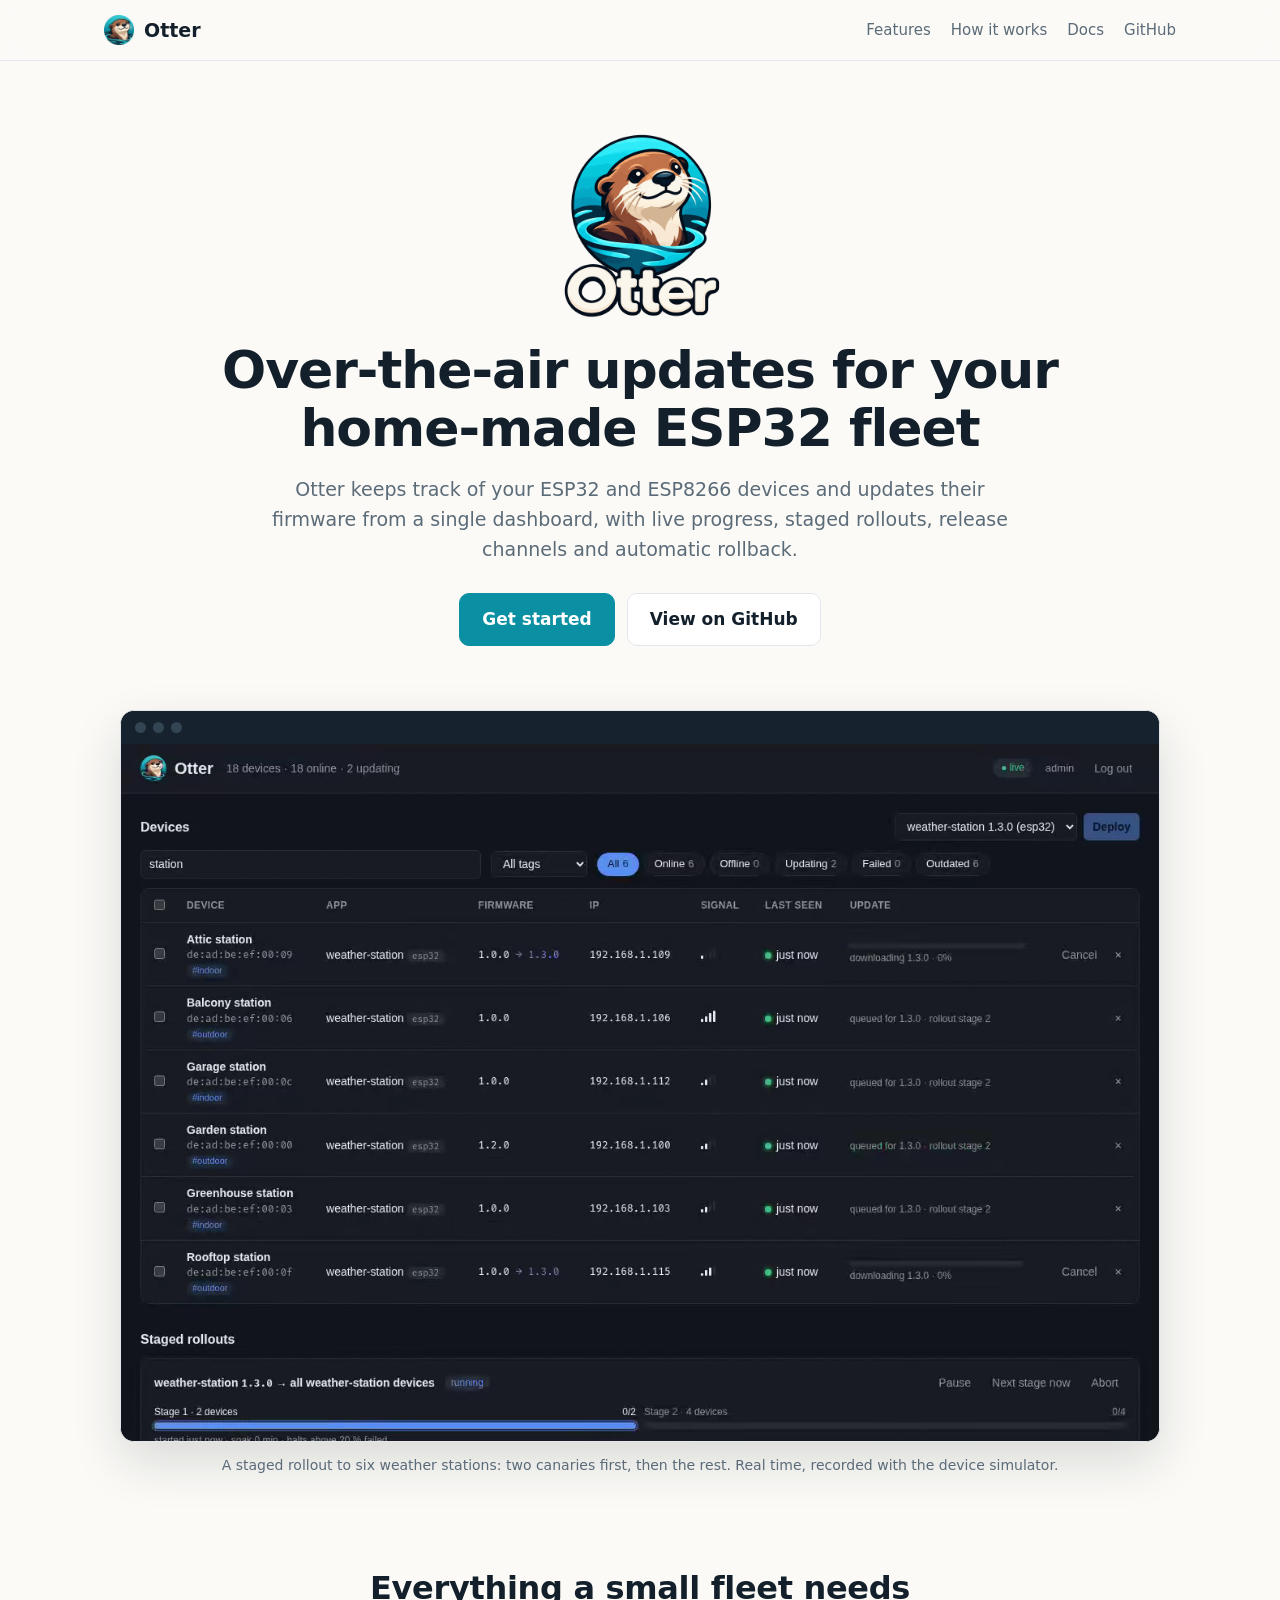
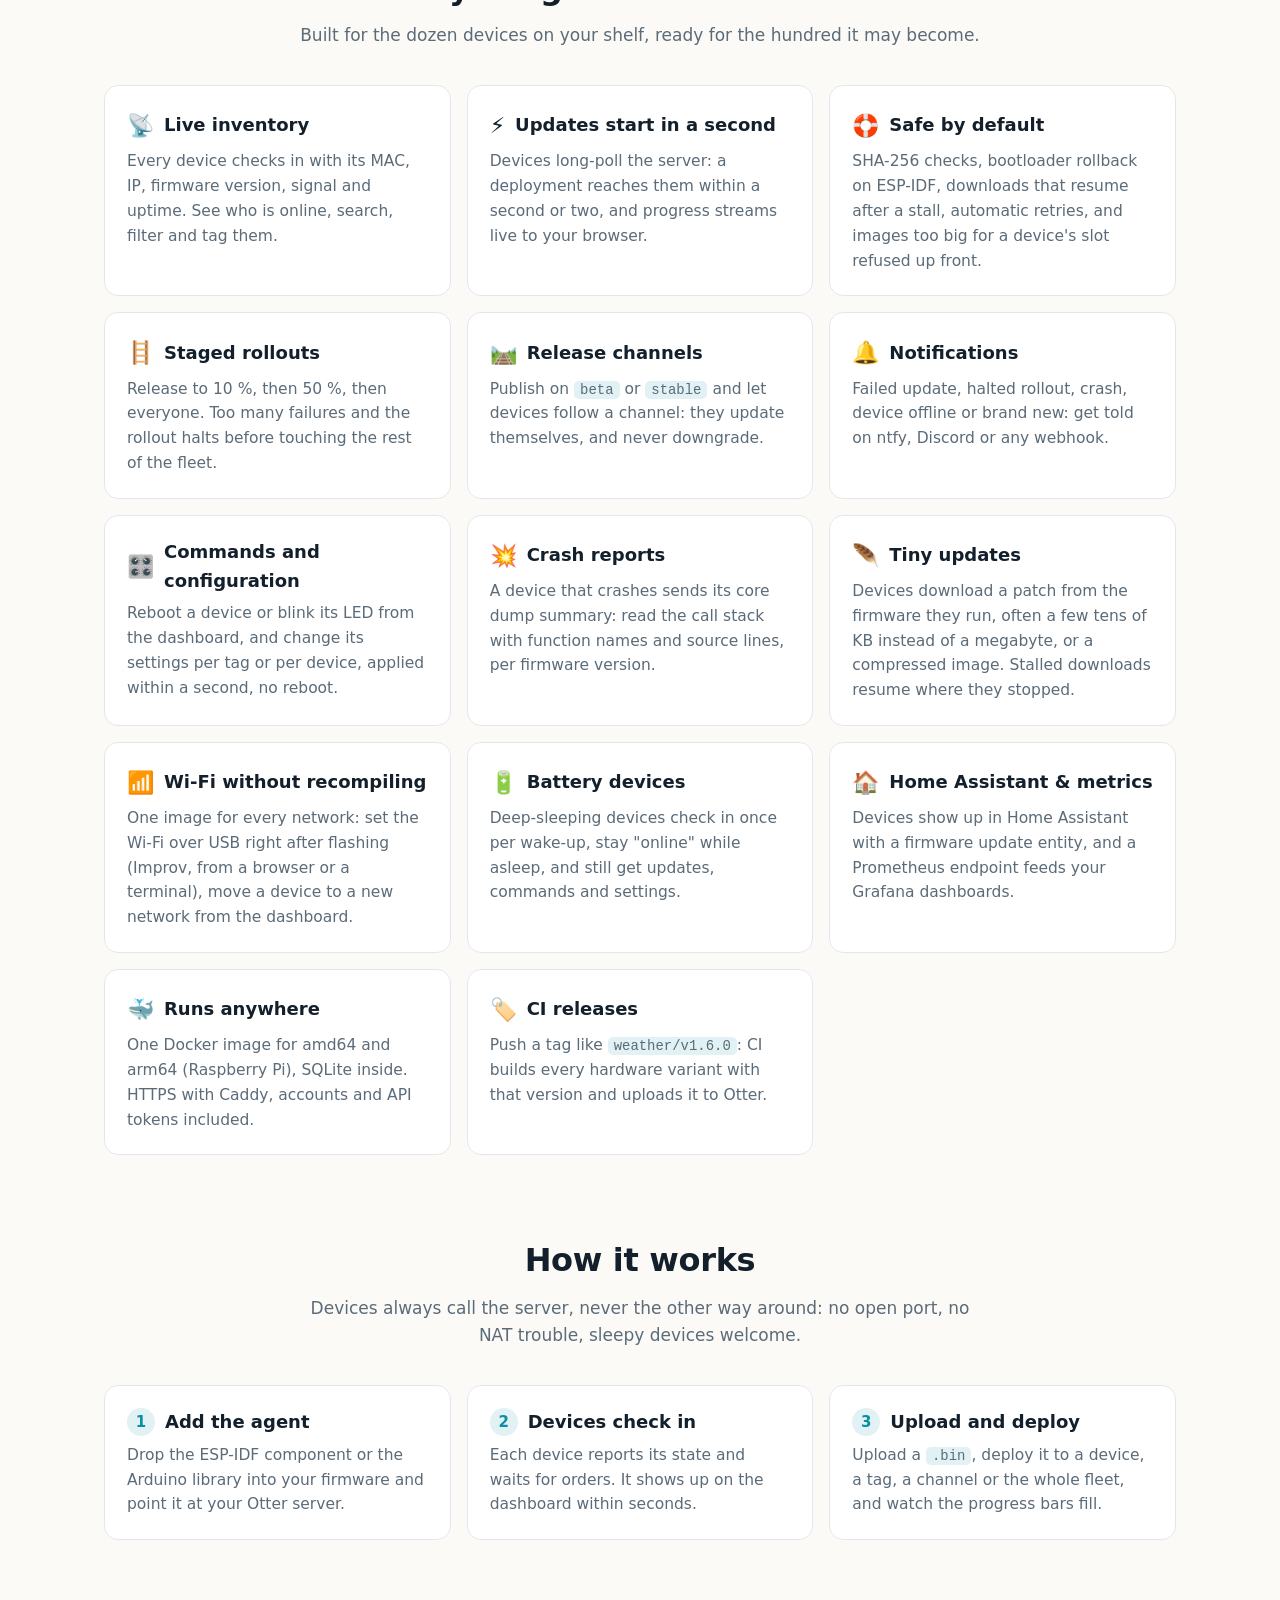
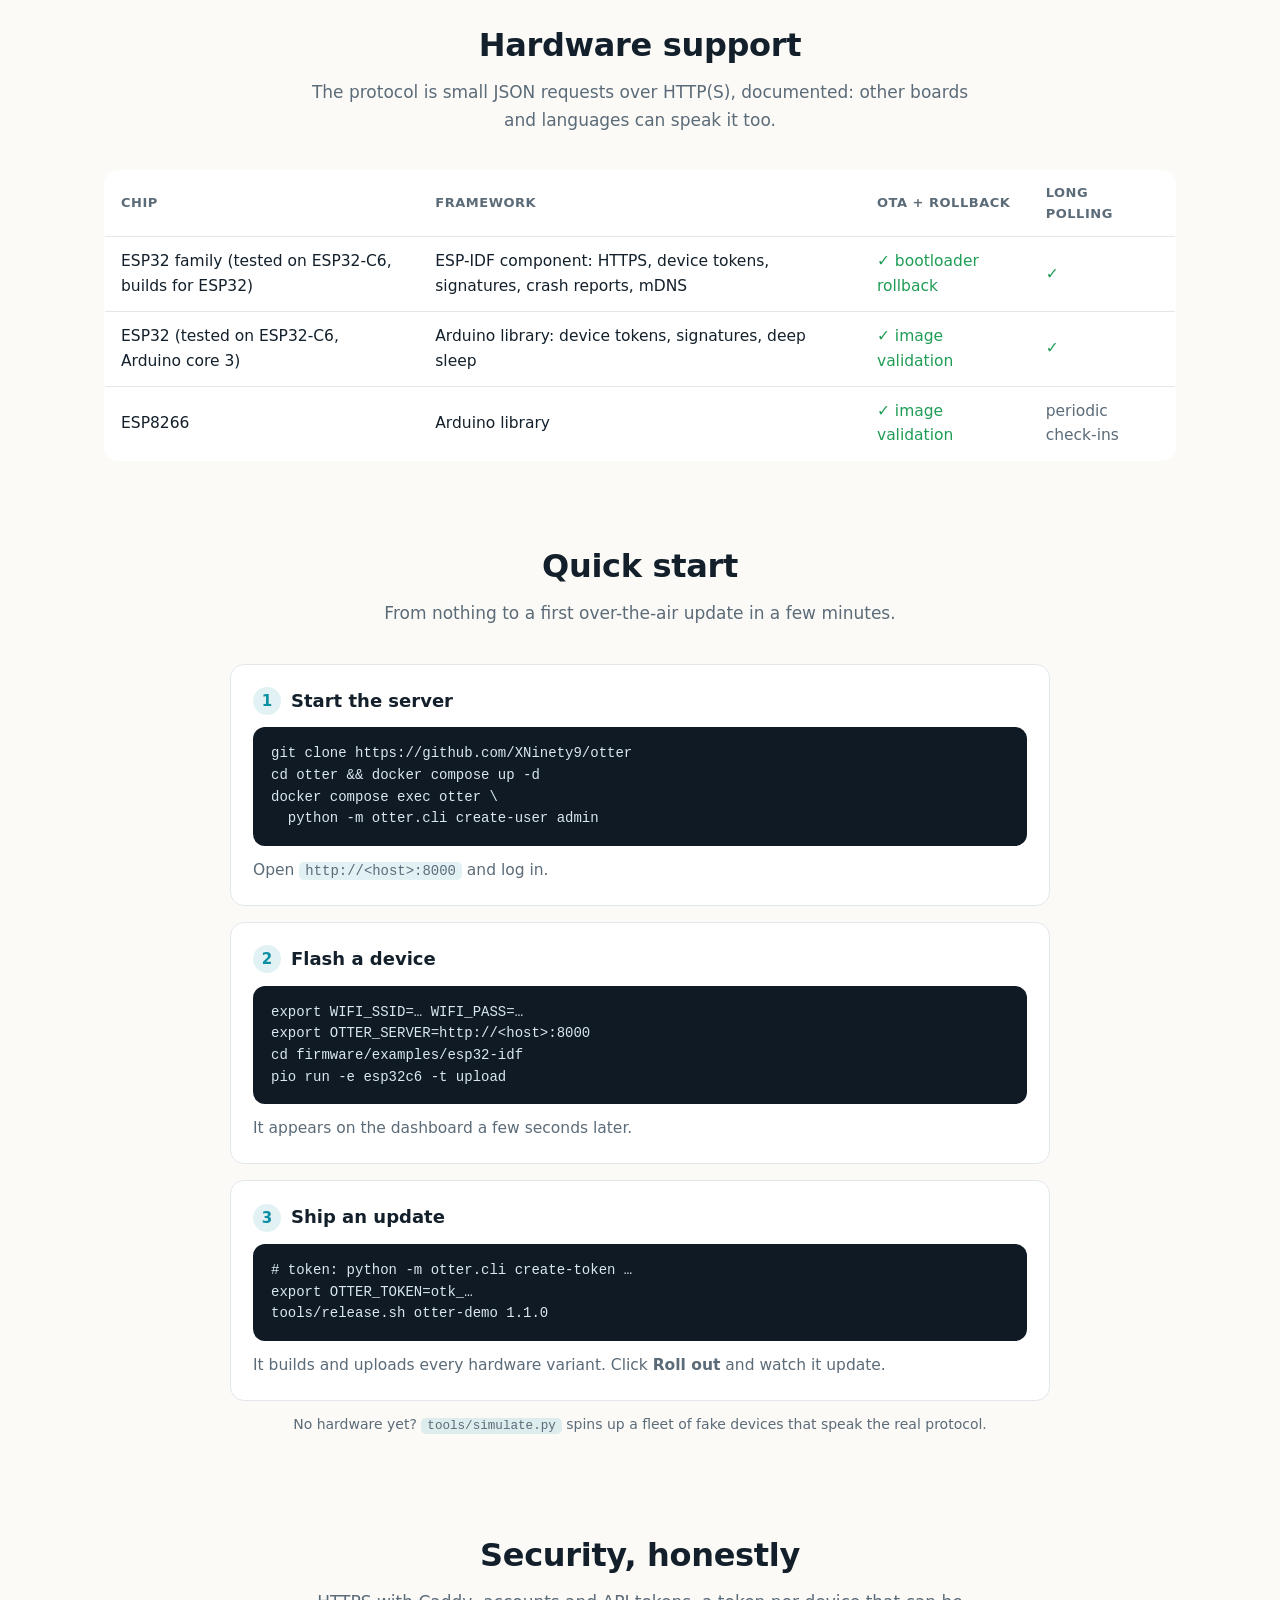
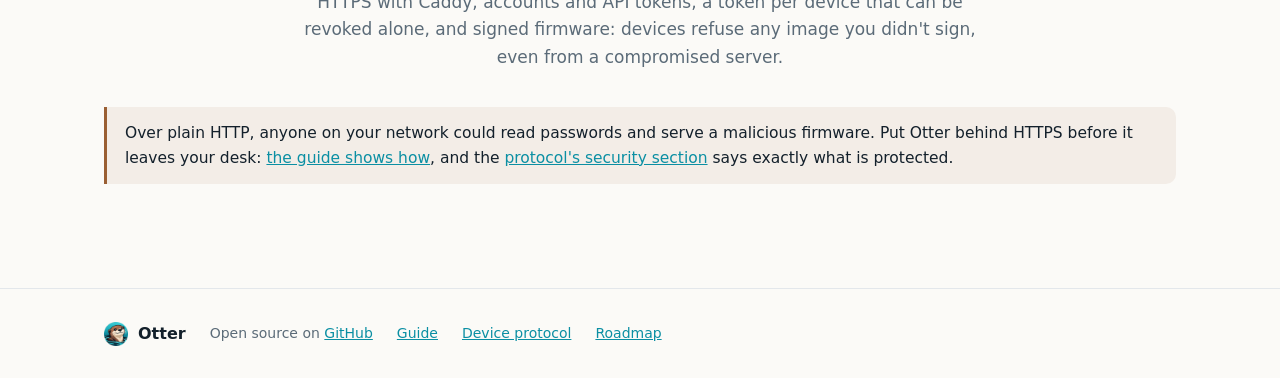
==== commit 5bd5335c: "Website: tiny updates and Wi-Fi without recompiling" ====
--- a/site/index.html
+++ b/site/index.html
@@ -68,6 +68,10 @@
           <p>Reboot a device or blink its LED from the dashboard, and change its settings per tag or per device, applied within a second, no reboot.</p></div>
         <div class="card"><h3><span class="icon">💥</span> Crash reports</h3>
           <p>A device that crashes sends its core dump summary: read the call stack with function names and source lines, per firmware version.</p></div>
+        <div class="card"><h3><span class="icon">🪶</span> Tiny updates</h3>
+          <p>Devices download a patch from the firmware they run, often a few tens of KB instead of a megabyte, or a compressed image. Stalled downloads resume where they stopped.</p></div>
+        <div class="card"><h3><span class="icon">📶</span> Wi-Fi without recompiling</h3>
+          <p>One image for every network: set the Wi-Fi over USB right after flashing (Improv, from a browser or a terminal), move a device to a new network from the dashboard.</p></div>
         <div class="card"><h3><span class="icon">🔋</span> Battery devices</h3>
           <p>Deep-sleeping devices check in once per wake-up, stay "online" while asleep, and still get updates, commands and settings.</p></div>
         <div class="card"><h3><span class="icon">🏠</span> Home Assistant &amp; metrics</h3>
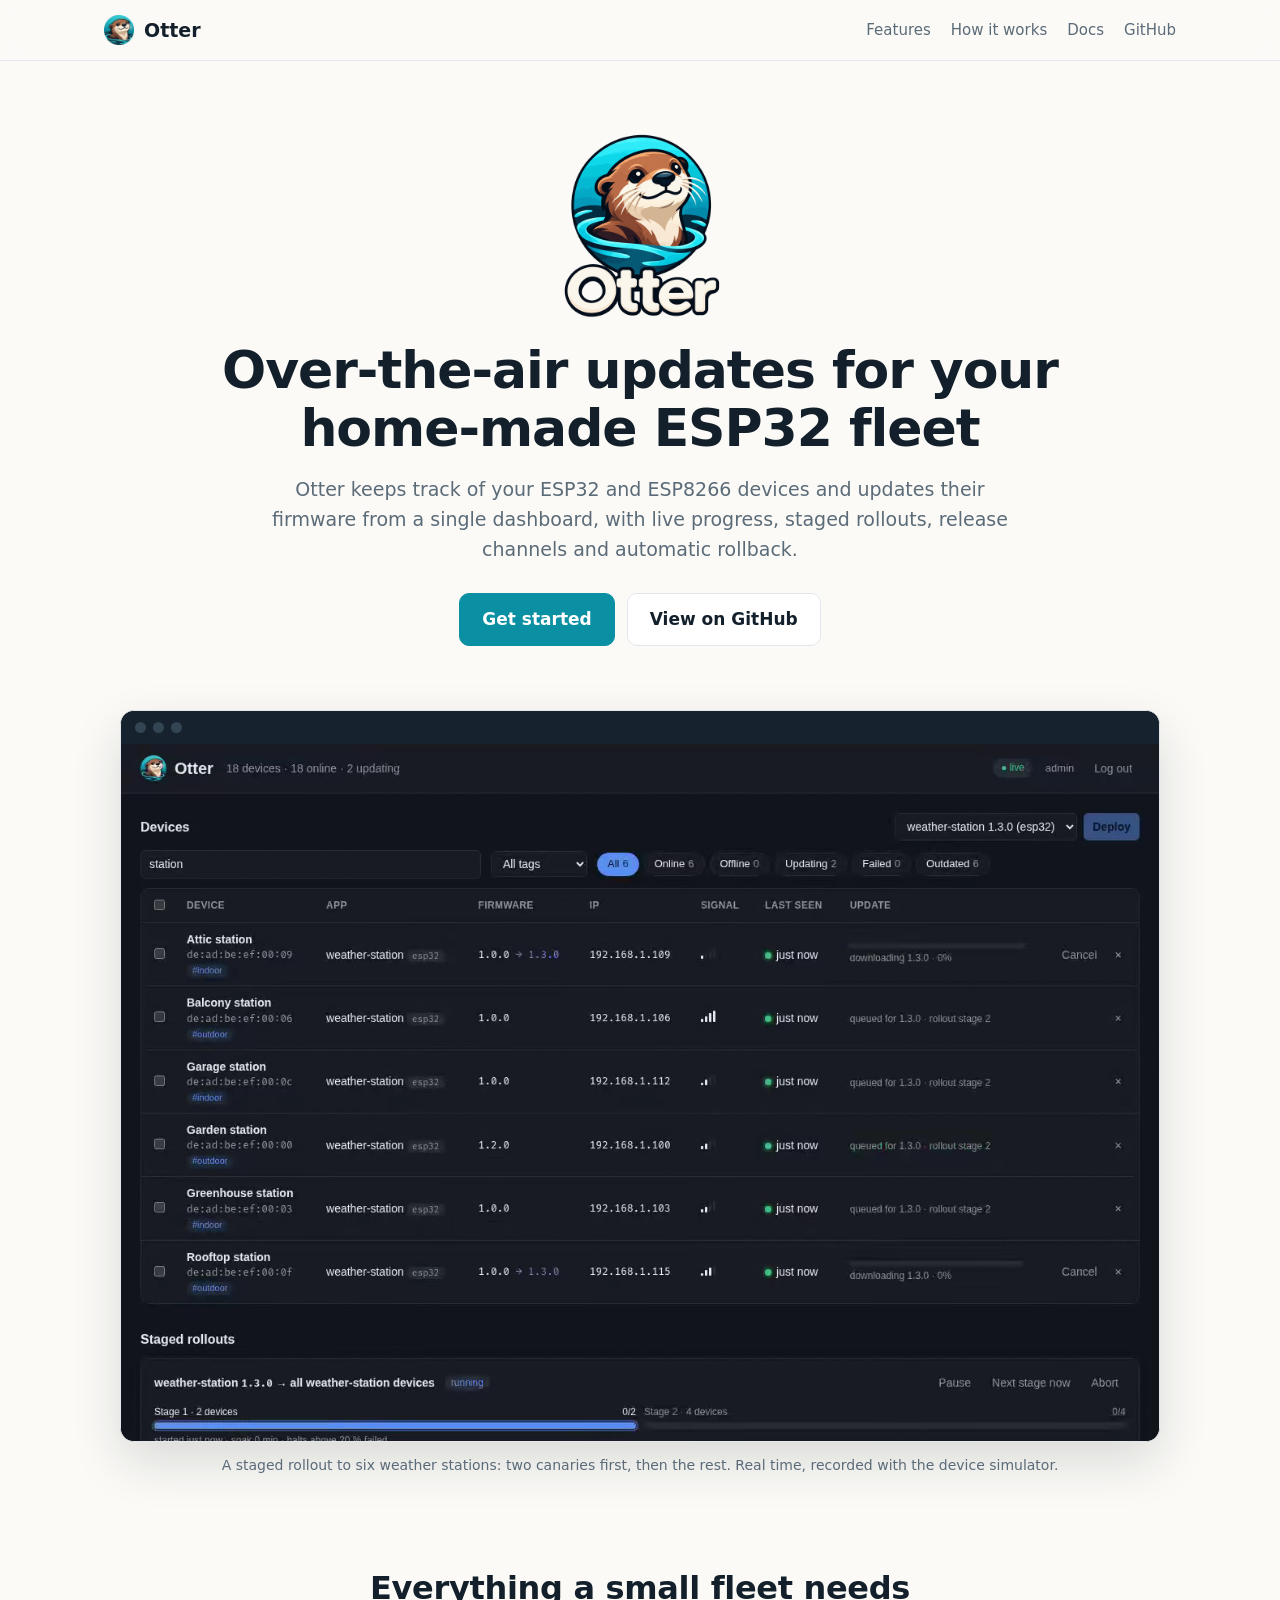
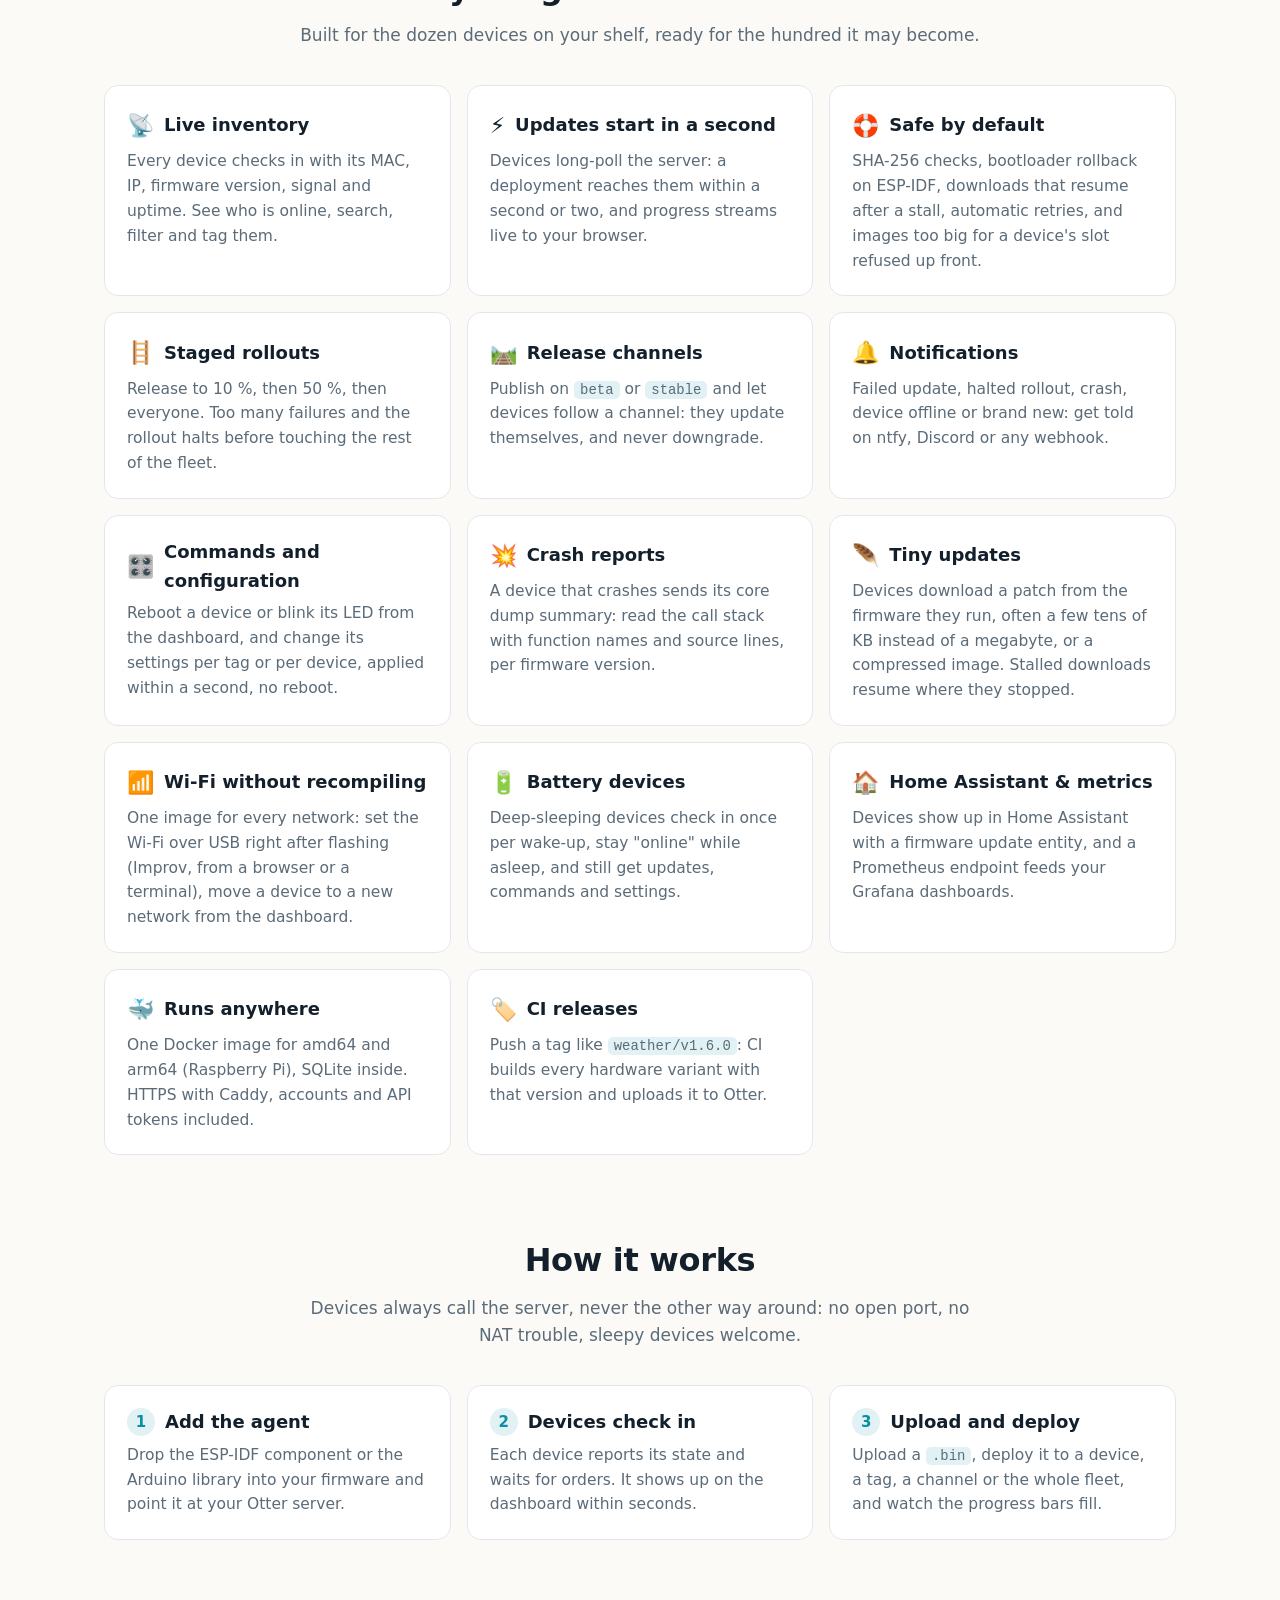
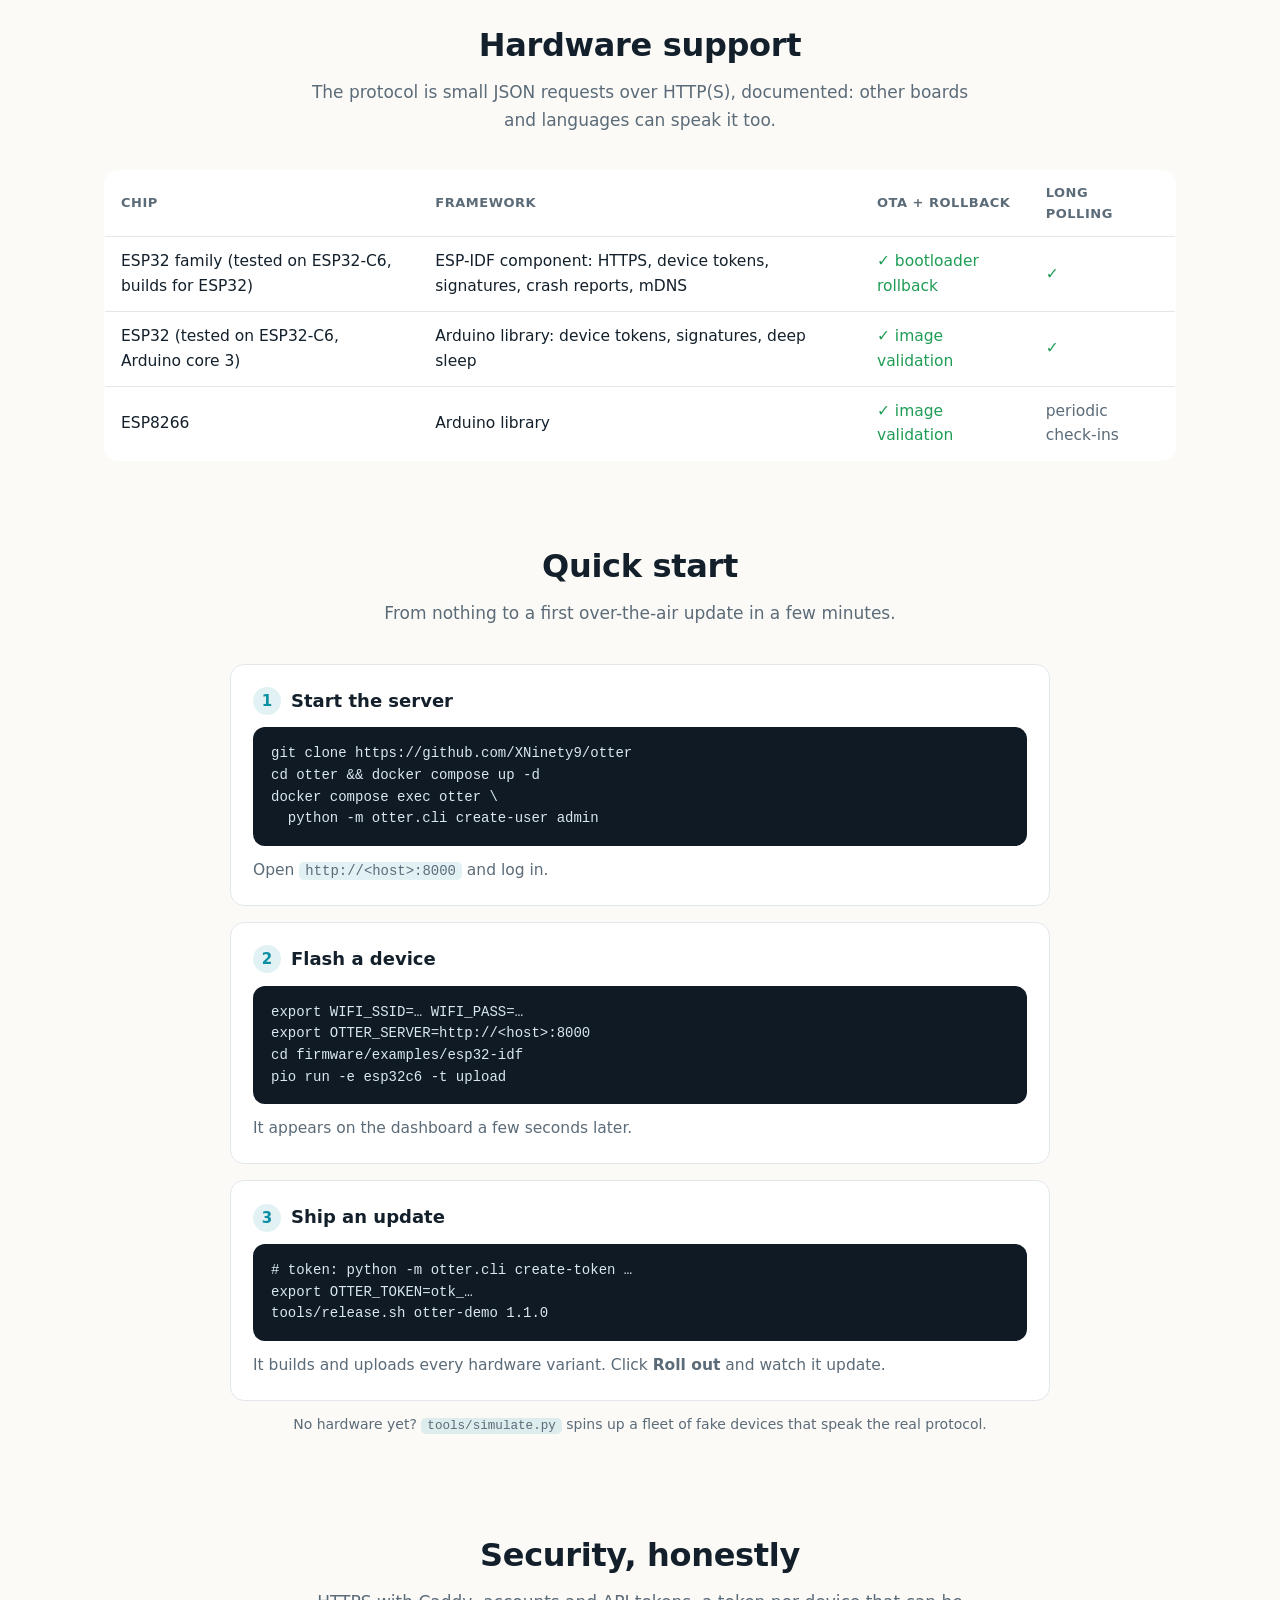
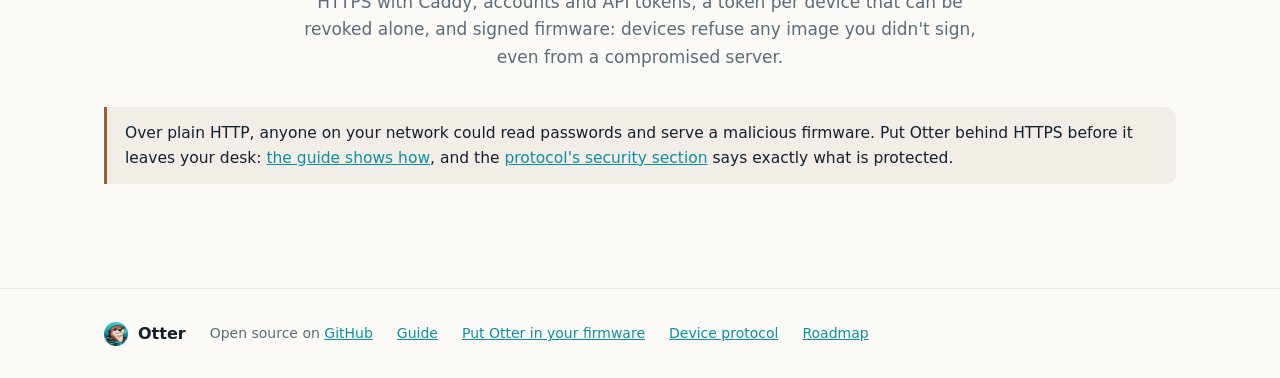
==== commit 6170e40d: "Docs: put Otter in your firmware A new chapter, docs/firmware.md (and on the website): what to chang" ====
--- a/site/index.html
+++ b/site/index.html
@@ -149,6 +149,7 @@
       <a class="brand" href="./"><img src="assets/logo-mark.png" alt="" width="24" height="24"> Otter</a>
       <span>Open source on <a href="https://github.com/XNinety9/otter">GitHub</a></span>
       <a href="guide.html">Guide</a>
+      <a href="firmware.html">Put Otter in your firmware</a>
       <a href="protocol.html">Device protocol</a>
       <a href="https://github.com/XNinety9/otter/issues">Roadmap</a>
     </div>
--- a/site/style.css
+++ b/site/style.css
@@ -110,8 +110,11 @@
 .toc { position: sticky; top: 84px; align-self: start; max-height: calc(100vh - 100px); overflow-y: auto; font-size: 14px; }
 .toc ul { list-style: none; margin: 0; padding: 0; }
 .toc ul ul { padding-left: 14px; }
-.toc a { display: block; padding: 3px 0; color: var(--muted); text-decoration: none; }
+.toc a { display: block; padding: 3px 0 3px 10px; border-left: 2px solid var(--border); color: var(--muted); text-decoration: none; transition: color .15s, border-color .15s; }
 .toc a:hover { color: var(--text); }
+/* The section being read (toc.js), and the section around a sub-section being read. */
+.toc a.active { color: var(--accent); border-left-color: var(--accent); font-weight: 600; }
+.toc a.parent { color: var(--text); }
 .toc .title { font-size: 12px; font-weight: 700; text-transform: uppercase; letter-spacing: .05em; color: var(--muted); margin-bottom: 8px; }
 article.doc { min-width: 0; }
 article.doc h1 { font-size: 38px; letter-spacing: -.02em; margin-top: 0; }
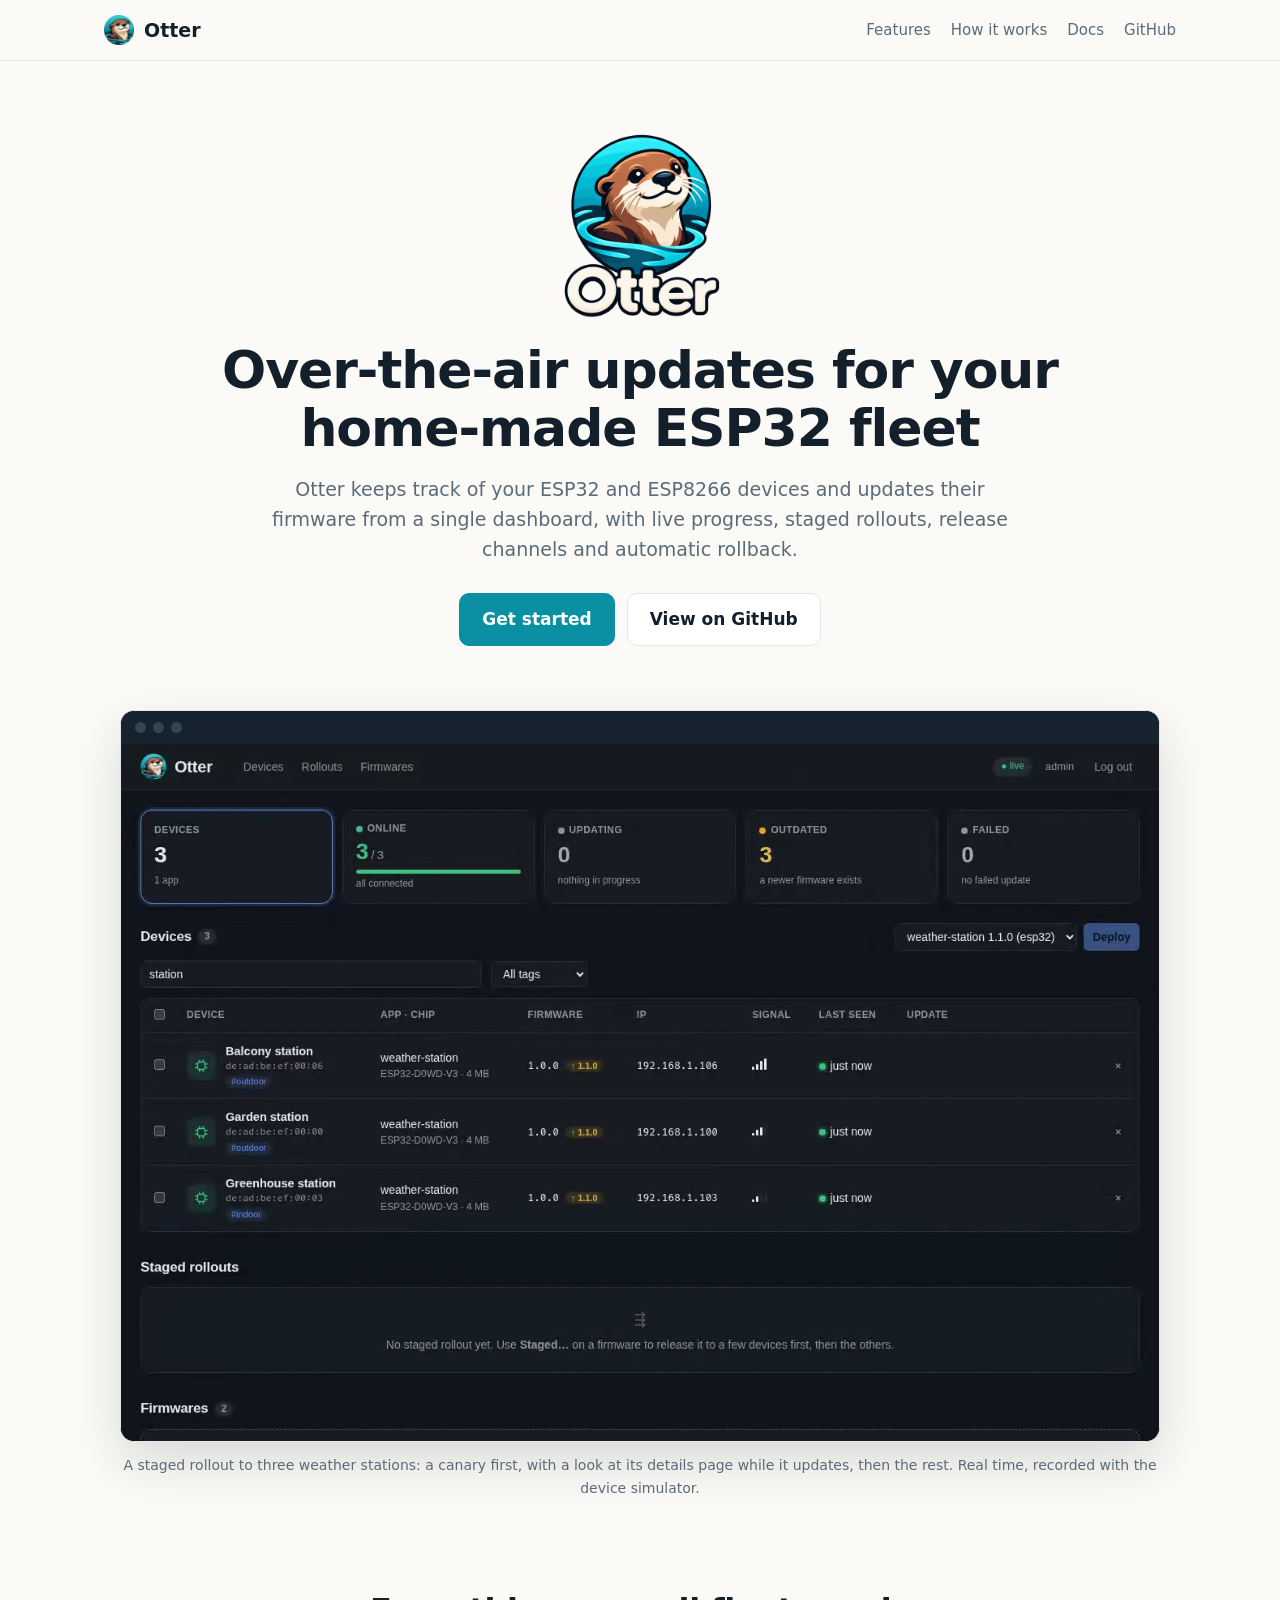
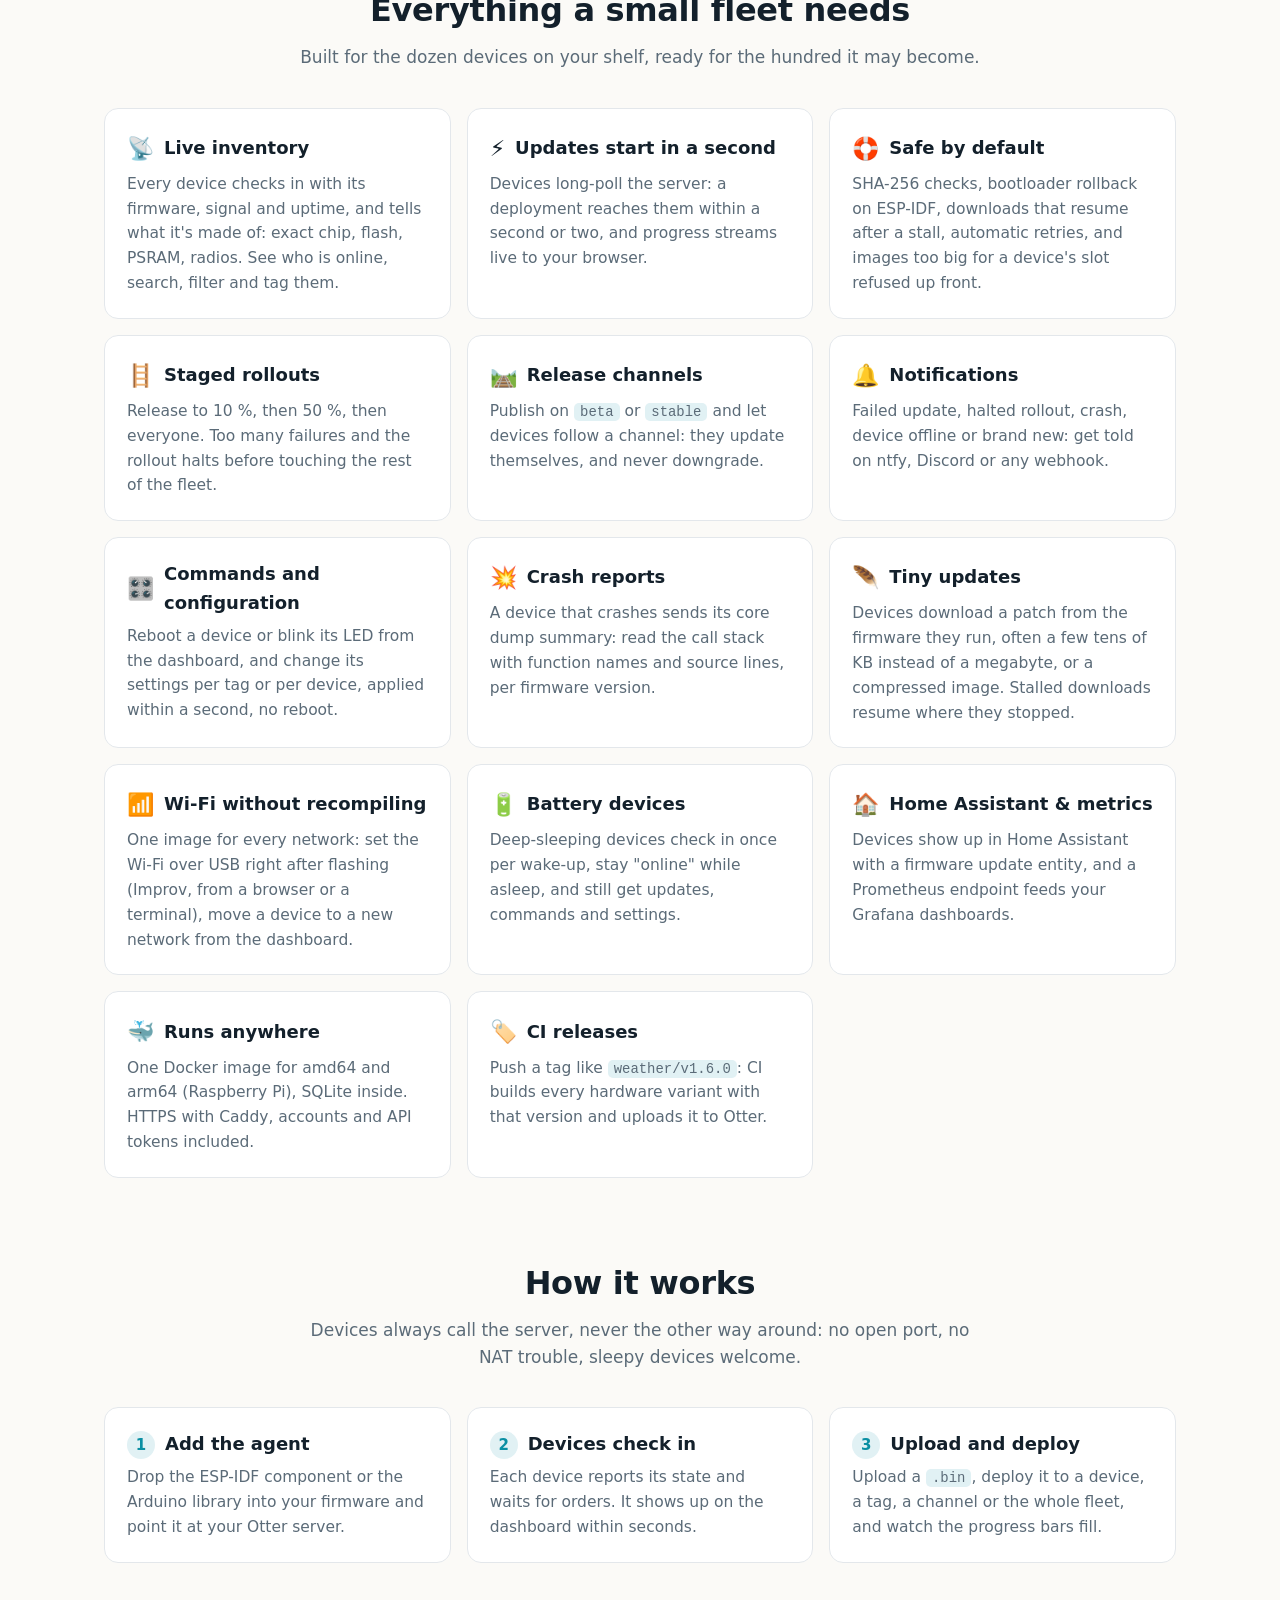
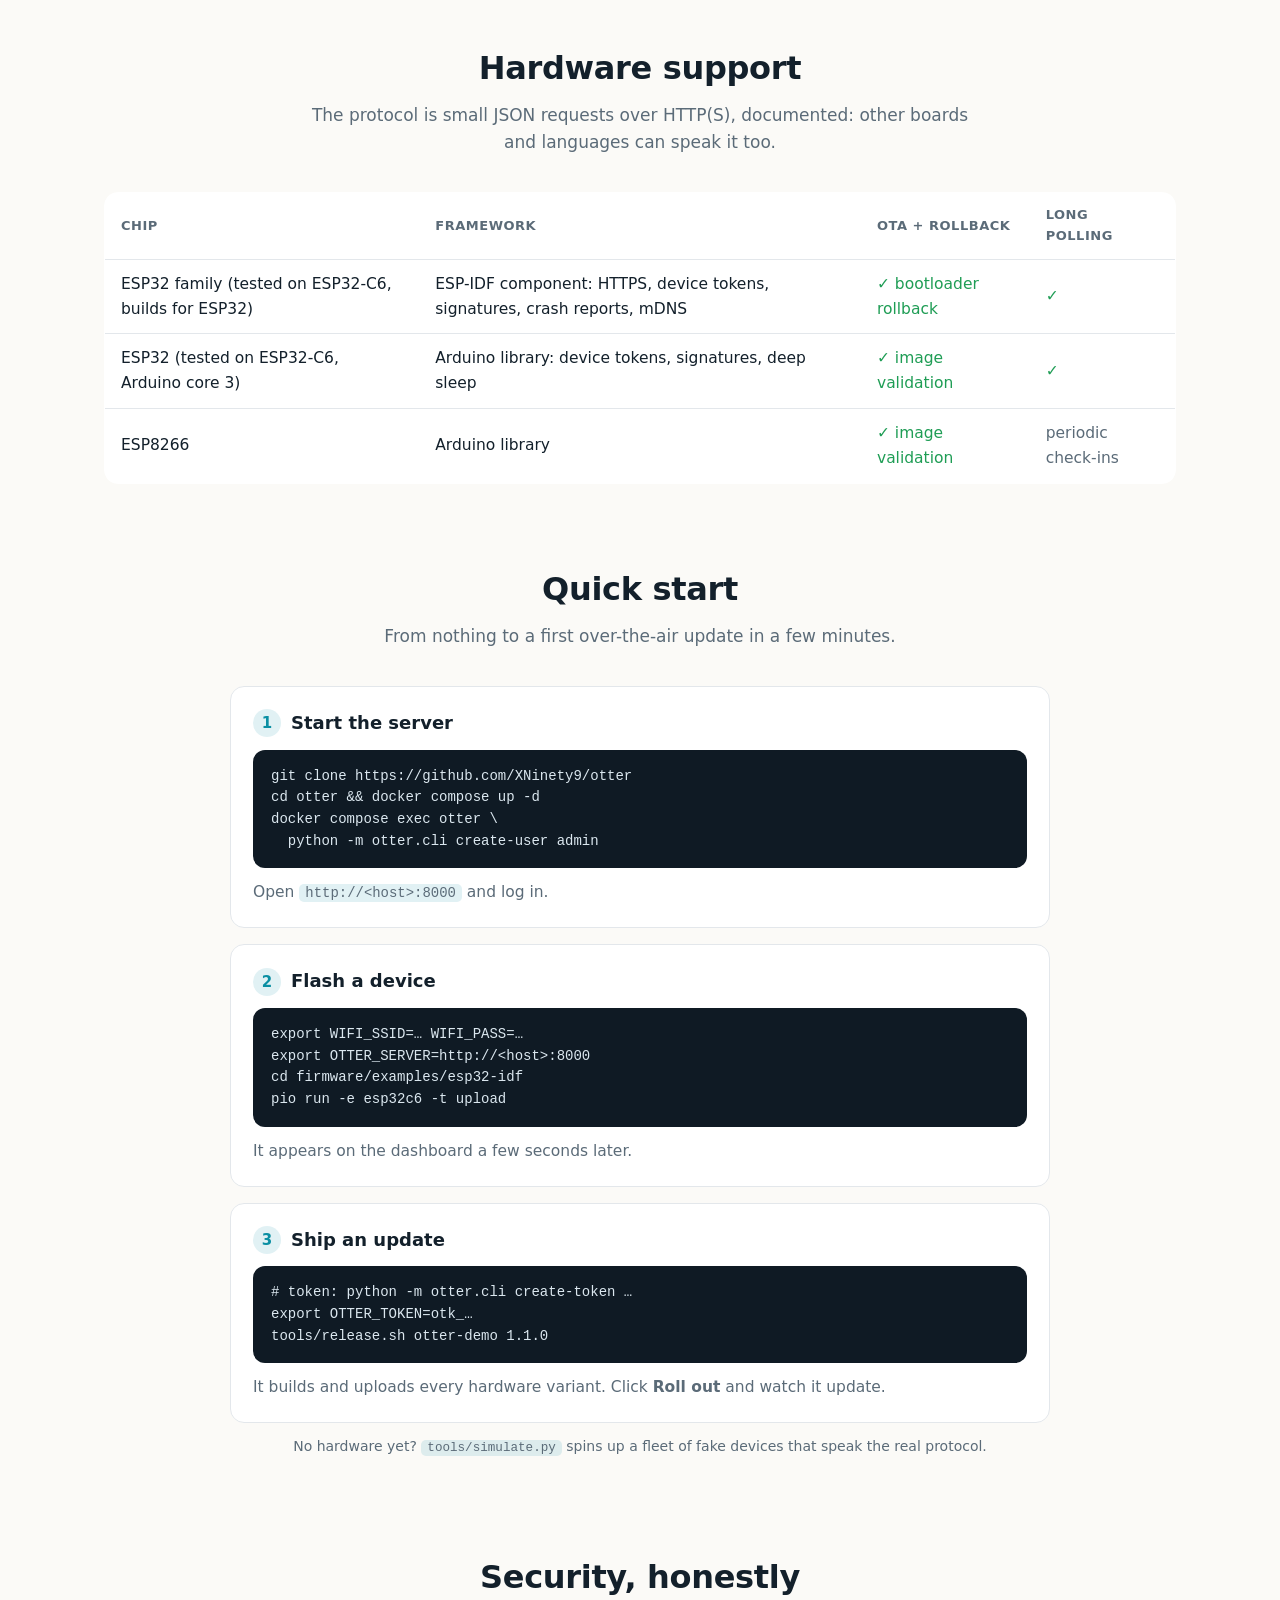
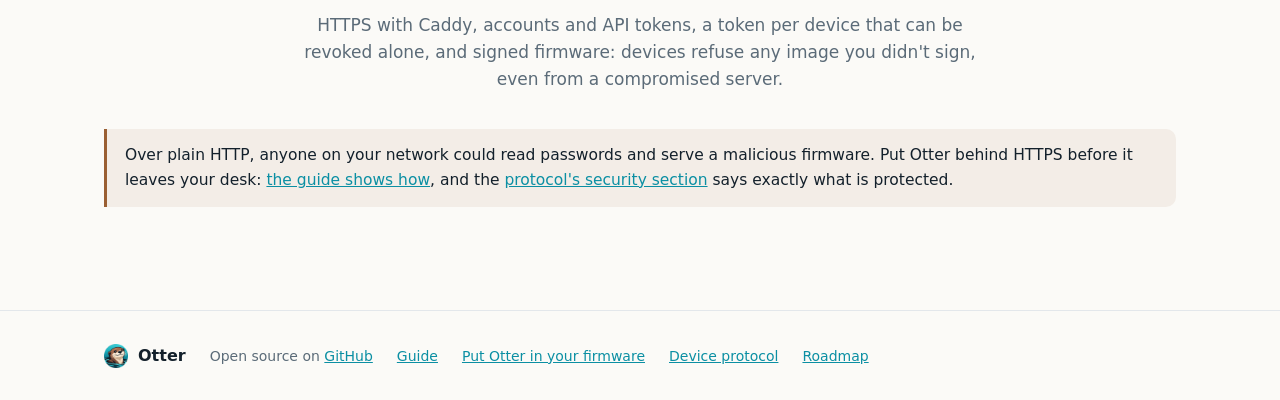
==== commit 4f8eb8ee: "Docs and website: hardware details, new demo video - README and website: what devices report about t" ====
--- a/site/index.html
+++ b/site/index.html
@@ -40,12 +40,12 @@
       <figure class="demo" style="margin-bottom:0">
         <div class="bar" aria-hidden="true"><i></i><i></i><i></i></div>
         <video autoplay muted loop playsinline preload="metadata" poster="assets/demo-poster.webp"
-               aria-label="The Otter dashboard during a staged rollout: two canary devices update first, then the four others.">
+               aria-label="The Otter dashboard during a staged rollout: one weather station updates first, its details page opens during the update, then the two others follow.">
           <source src="assets/demo.webm" type="video/webm">
           <source src="assets/demo.mp4" type="video/mp4">
         </video>
       </figure>
-      <p class="caption">A staged rollout to six weather stations: two canaries first, then the rest. Real time, recorded with the device simulator.</p>
+      <p class="caption">A staged rollout to three weather stations: a canary first, with a look at its details page while it updates, then the rest. Real time, recorded with the device simulator.</p>
     </div>
 
     <section class="block wrap" id="features">
@@ -53,7 +53,7 @@
       <p class="intro">Built for the dozen devices on your shelf, ready for the hundred it may become.</p>
       <div class="grid">
         <div class="card"><h3><span class="icon">📡</span> Live inventory</h3>
-          <p>Every device checks in with its MAC, IP, firmware version, signal and uptime. See who is online, search, filter and tag them.</p></div>
+          <p>Every device checks in with its firmware, signal and uptime, and tells what it's made of: exact chip, flash, PSRAM, radios. See who is online, search, filter and tag them.</p></div>
         <div class="card"><h3><span class="icon">⚡</span> Updates start in a second</h3>
           <p>Devices long-poll the server: a deployment reaches them within a second or two, and progress streams live to your browser.</p></div>
         <div class="card"><h3><span class="icon">🛟</span> Safe by default</h3>
--- a/site/style.css
+++ b/site/style.css
@@ -126,6 +126,9 @@
 article.doc th, article.doc td { padding: 8px 12px; border: 1px solid var(--border); text-align: left; vertical-align: top; }
 article.doc th { background: var(--surface); }
 article.doc img { border-radius: 8px; }
+article.doc .task-list-item { list-style: none; }
+article.doc ul:has(> .task-list-item) { padding-left: 4px; }
+article.doc .task-list-item input { accent-color: var(--accent); width: 16px; height: 16px; margin: 0 10px 0 0; vertical-align: -2px; }
 
 @media (max-width: 820px) {
   .docs { grid-template-columns: minmax(0, 1fr); }  /* not 1fr: long code blocks must scroll, not widen the page */
